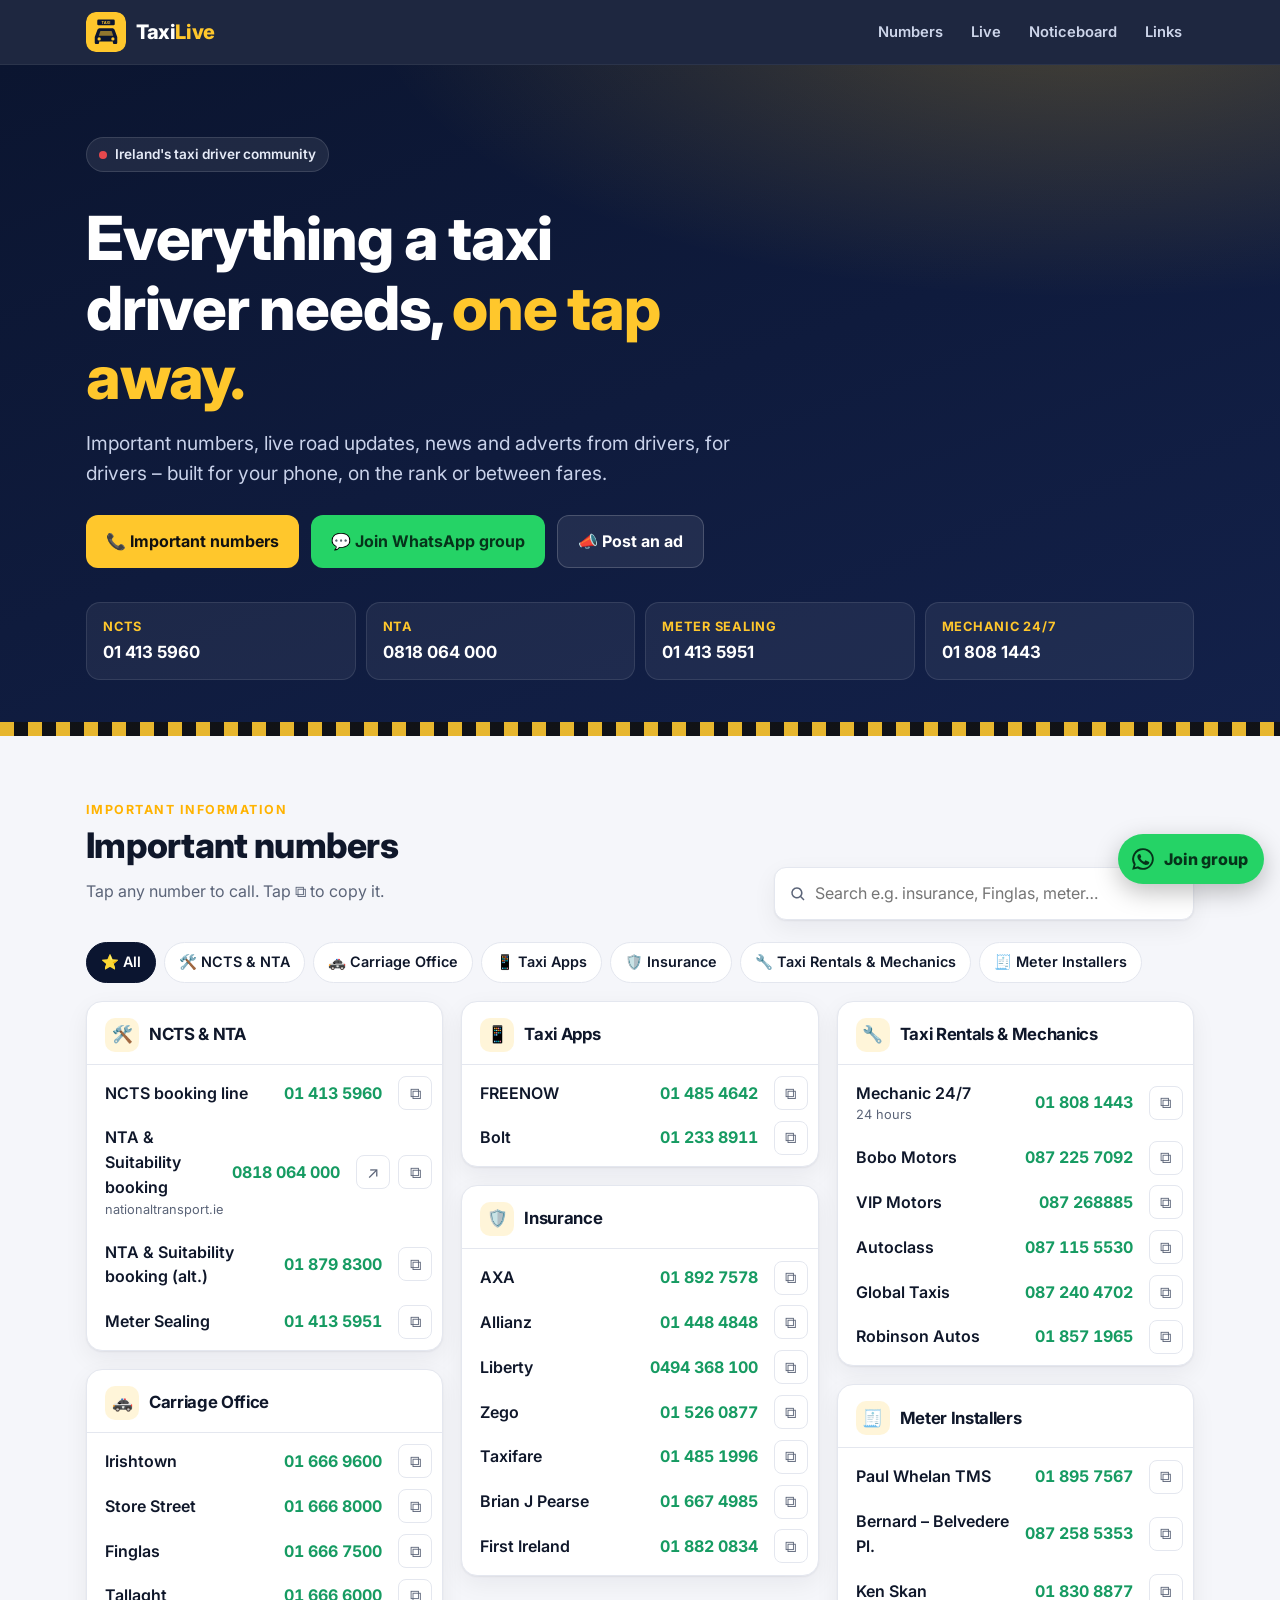
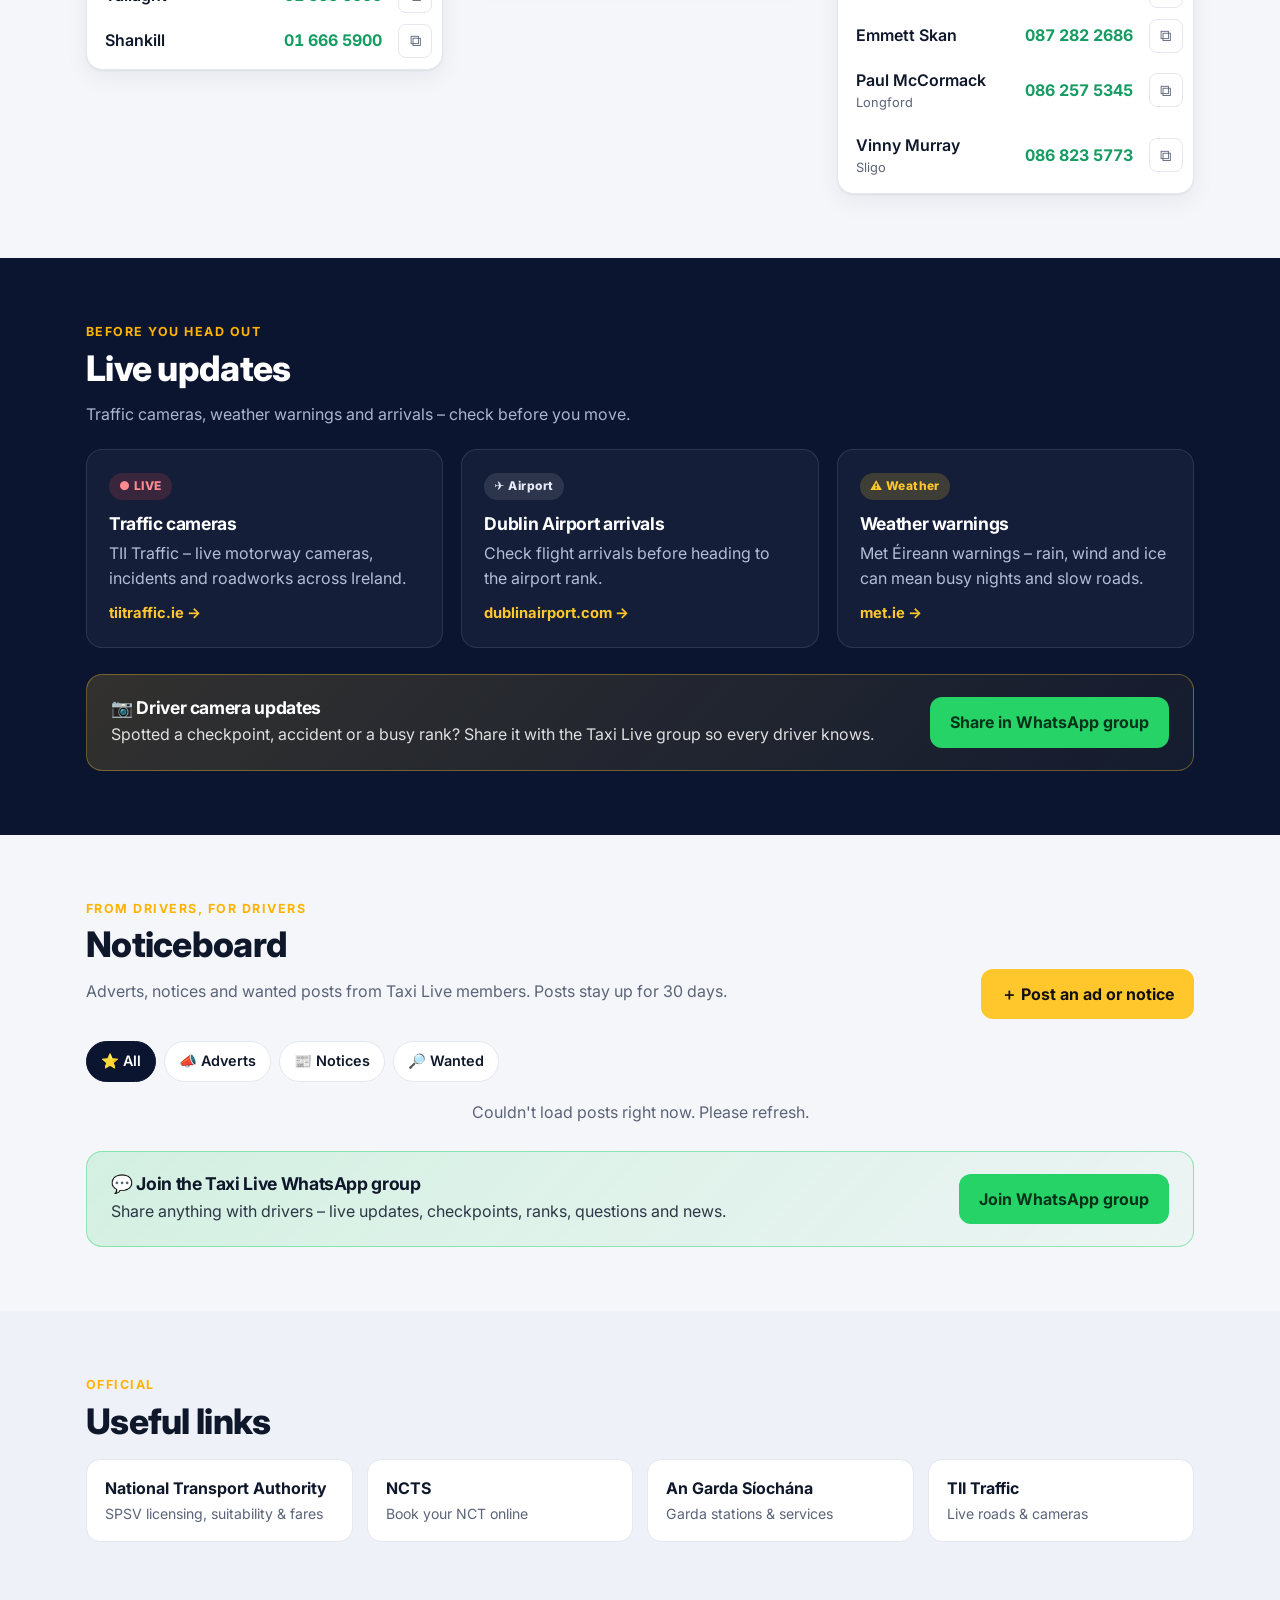
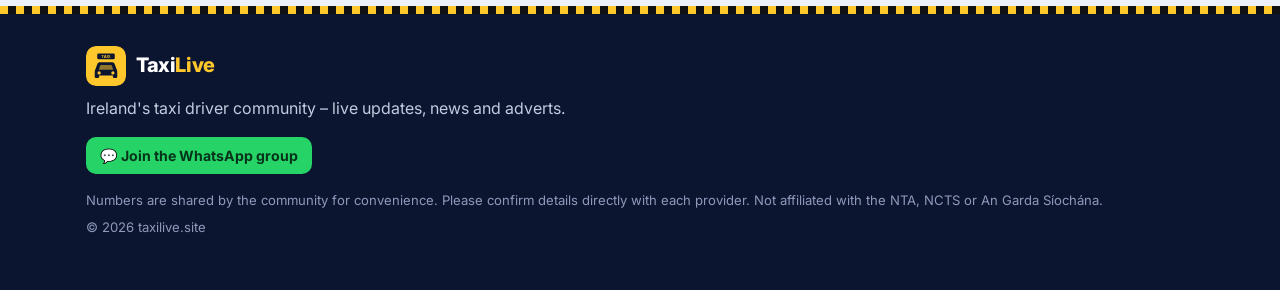
==== public/index.html @ a692b4a2 "Add member noticeboard (adverts, notices, wanted) and WhatsApp group links Members can post with an " ====
<!doctype html>
<html lang="en-IE">
<head>
  <meta charset="utf-8">
  <meta name="viewport" content="width=device-width, initial-scale=1">
  <title>Taxi Live – Ireland's Taxi Driver Hub</title>
  <meta name="description" content="Taxi Live: important numbers, live road updates, news and adverts for taxi drivers in Ireland. NCTS, NTA, Carriage Office, insurance, rentals, mechanics and meter installers – tap to call.">
  <meta name="theme-color" content="#0b1530">
  <meta property="og:title" content="Taxi Live – Ireland's Taxi Driver Hub">
  <meta property="og:description" content="Important numbers, live updates, news and adverts for Irish taxi drivers.">
  <meta property="og:type" content="website">
  <link rel="icon" href="assets/favicon.svg" type="image/svg+xml">
  <link rel="preconnect" href="https://fonts.googleapis.com">
  <link rel="preconnect" href="https://fonts.gstatic.com" crossorigin>
  <link href="https://fonts.googleapis.com/css2?family=Inter:wght@400;500;600;700;800&display=swap" rel="stylesheet">
  <link rel="stylesheet" href="assets/style.css">
</head>
<body>
  <header class="topbar">
    <div class="wrap topbar__inner">
      <a href="#top" class="brand" aria-label="Taxi Live home">
        <img src="assets/logo.svg" alt="" class="brand__logo" width="40" height="40">
        <span class="brand__name">Taxi<span>Live</span></span>
      </a>
      <nav class="nav" aria-label="Main">
        <a href="#numbers">Numbers</a>
        <a href="#live">Live</a>
        <a href="#board">Noticeboard</a>
        <a href="#links">Links</a>
      </nav>
    </div>
  </header>

  <main id="top">
    <section class="hero">
      <div class="hero__checker" aria-hidden="true"></div>
      <div class="wrap hero__inner">
        <p class="pill"><span class="dot"></span> Ireland's taxi driver community</p>
        <h1>Everything a taxi driver needs, <em>one tap away.</em></h1>
        <p class="lead">Important numbers, live road updates, news and adverts from drivers, for drivers – built for your phone, on the rank or between fares.</p>
        <div class="hero__actions">
          <a href="#numbers" class="btn btn--primary">📞 Important numbers</a>
          <a href="https://chat.whatsapp.com/C8iqKBi8XHH6m4QyVOomjI" class="btn btn--wa" target="_blank" rel="noopener">💬 Join WhatsApp group</a>
          <a href="#board" class="btn btn--ghost">📣 Post an ad</a>
        </div>
        <div class="quick" aria-label="Quick dial">
          <a class="quick__item" href="tel:+35314135960"><b>NCTS</b><span>01 413 5960</span></a>
          <a class="quick__item" href="tel:+353818064000"><b>NTA</b><span>0818 064 000</span></a>
          <a class="quick__item" href="tel:+35314135951"><b>Meter Sealing</b><span>01 413 5951</span></a>
          <a class="quick__item" href="tel:+35318081443"><b>Mechanic 24/7</b><span>01 808 1443</span></a>
        </div>
      </div>
    </section>

    <section id="numbers" class="section">
      <div class="wrap">
        <div class="section__head">
          <div>
            <p class="eyebrow">Important information</p>
            <h2>Important numbers</h2>
            <p class="muted">Tap any number to call. Tap ⧉ to copy it.</p>
          </div>
          <label class="search">
            <span class="sr-only">Search contacts</span>
            <svg viewBox="0 0 24 24" aria-hidden="true"><path d="M10.5 3a7.5 7.5 0 0 1 5.96 12.06l4.24 4.24-1.4 1.4-4.24-4.24A7.5 7.5 0 1 1 10.5 3Zm0 2a5.5 5.5 0 1 0 0 11 5.5 5.5 0 0 0 0-11Z"/></svg>
            <input id="q" type="search" placeholder="Search e.g. insurance, Finglas, meter…" autocomplete="off">
          </label>
        </div>
        <div class="chips" id="chips" role="tablist" aria-label="Filter by category"></div>
        <div class="grid" id="contacts">
          <noscript><p>Please enable JavaScript to view the contact list.</p></noscript>
        </div>
        <p class="empty" id="empty" hidden>No contacts match your search.</p>
      </div>
    </section>

    <section id="live" class="section section--dark">
      <div class="wrap">
        <p class="eyebrow">Before you head out</p>
        <h2>Live updates</h2>
        <p class="muted">Traffic cameras, weather warnings and arrivals – check before you move.</p>
        <div class="cards">
          <a class="card card--live" href="https://www.tiitraffic.ie" target="_blank" rel="noopener">
            <span class="badge badge--red">● LIVE</span>
            <h3>Traffic cameras</h3>
            <p>TII Traffic – live motorway cameras, incidents and roadworks across Ireland.</p>
            <span class="card__link">tiitraffic.ie →</span>
          </a>
          <a class="card card--live" href="https://www.dublinairport.com" target="_blank" rel="noopener">
            <span class="badge">✈ Airport</span>
            <h3>Dublin Airport arrivals</h3>
            <p>Check flight arrivals before heading to the airport rank.</p>
            <span class="card__link">dublinairport.com →</span>
          </a>
          <a class="card card--live" href="https://www.met.ie/warnings" target="_blank" rel="noopener">
            <span class="badge badge--amber">⚠ Weather</span>
            <h3>Weather warnings</h3>
            <p>Met Éireann warnings – rain, wind and ice can mean busy nights and slow roads.</p>
            <span class="card__link">met.ie →</span>
          </a>
        </div>
        <div class="callout">
          <div>
            <h3>📷 Driver camera updates</h3>
            <p>Spotted a checkpoint, accident or a busy rank? Share it with the Taxi Live group so every driver knows.</p>
          </div>
          <a href="https://chat.whatsapp.com/C8iqKBi8XHH6m4QyVOomjI" class="btn btn--wa" target="_blank" rel="noopener">Share in WhatsApp group</a>
        </div>
      </div>
    </section>

    <section id="board" class="section">
      <div class="wrap">
        <div class="section__head">
          <div>
            <p class="eyebrow">From drivers, for drivers</p>
            <h2>Noticeboard</h2>
            <p class="muted">Adverts, notices and wanted posts from Taxi Live members. Posts stay up for 30 days.</p>
          </div>
          <button type="button" class="btn btn--primary" id="openPost">＋ Post an ad or notice</button>
        </div>
        <div class="chips" id="boardChips" role="tablist" aria-label="Filter posts">
          <button type="button" class="chip" role="tab" data-type="all" aria-selected="true">⭐ All</button>
          <button type="button" class="chip" role="tab" data-type="advert" aria-selected="false">📣 Adverts</button>
          <button type="button" class="chip" role="tab" data-type="notice" aria-selected="false">📰 Notices</button>
          <button type="button" class="chip" role="tab" data-type="wanted" aria-selected="false">🔎 Wanted</button>
        </div>
        <div class="posts" id="posts" aria-live="polite"></div>
        <div class="board-empty" id="boardEmpty" hidden>
          <p class="board-empty__icon">📋</p>
          <h3>No posts yet</h3>
          <p class="muted">Be the first – post a car for rent, a notice or anything useful for drivers.</p>
        </div>
        <p class="muted small-note" id="boardError" hidden>Couldn't load posts right now. Please refresh.</p>
        <div class="callout callout--wa">
          <div>
            <h3>💬 Join the Taxi Live WhatsApp group</h3>
            <p>Share anything with drivers – live updates, checkpoints, ranks, questions and news.</p>
          </div>
          <a href="https://chat.whatsapp.com/C8iqKBi8XHH6m4QyVOomjI" class="btn btn--wa" target="_blank" rel="noopener">Join WhatsApp group</a>
        </div>
      </div>
    </section>

    <section id="links" class="section section--soft">
      <div class="wrap">
        <p class="eyebrow">Official</p>
        <h2>Useful links</h2>
        <div class="links">
          <a href="https://www.nationaltransport.ie" target="_blank" rel="noopener"><b>National Transport Authority</b><span>SPSV licensing, suitability & fares</span></a>
          <a href="https://www.ncts.ie" target="_blank" rel="noopener"><b>NCTS</b><span>Book your NCT online</span></a>
          <a href="https://www.garda.ie" target="_blank" rel="noopener"><b>An Garda Síochána</b><span>Garda stations & services</span></a>
          <a href="https://www.tiitraffic.ie" target="_blank" rel="noopener"><b>TII Traffic</b><span>Live roads & cameras</span></a>
        </div>
      </div>
    </section>
  </main>

  <footer class="footer" id="contact">
    <div class="wrap footer__inner">
      <div class="brand">
        <img src="assets/logo.svg" alt="" class="brand__logo" width="36" height="36">
        <span class="brand__name">Taxi<span>Live</span></span>
      </div>
      <p>Ireland's taxi driver community – live updates, news and adverts.</p>
      <p><a href="https://chat.whatsapp.com/C8iqKBi8XHH6m4QyVOomjI" class="btn btn--wa btn--sm" target="_blank" rel="noopener">💬 Join the WhatsApp group</a></p>
      <p class="small">Numbers are shared by the community for convenience. Please confirm details directly with each provider. Not affiliated with the NTA, NCTS or An Garda Síochána.</p>
      <p class="small">© <span id="year"></span> taxilive.site</p>
    </div>
  </footer>


  <a href="https://chat.whatsapp.com/C8iqKBi8XHH6m4QyVOomjI" class="fab" target="_blank" rel="noopener" aria-label="Join the Taxi Live WhatsApp group">
    <svg viewBox="0 0 24 24" aria-hidden="true"><path d="M12 2a10 10 0 0 0-8.6 15.1L2 22l5-1.3A10 10 0 1 0 12 2Zm0 18.2a8.2 8.2 0 0 1-4.2-1.2l-.3-.2-3 .8.8-2.9-.2-.3A8.2 8.2 0 1 1 12 20.2Zm4.5-6.1c-.2-.1-1.5-.7-1.7-.8-.2-.1-.4-.1-.6.1l-.8 1c-.1.2-.3.2-.5.1a6.7 6.7 0 0 1-3.3-2.9c-.3-.4.2-.4.7-1.4.1-.2 0-.3 0-.5l-.8-1.8c-.2-.5-.4-.4-.6-.4h-.5a1 1 0 0 0-.7.3 3 3 0 0 0-.9 2.2 5.2 5.2 0 0 0 1.1 2.8 11.9 11.9 0 0 0 4.6 4c1.7.7 2.3.8 3.2.6a2.7 2.7 0 0 0 1.8-1.3 2.2 2.2 0 0 0 .2-1.3c-.1-.1-.3-.2-.5-.3Z"/></svg>
    <span>Join group</span>
  </a>

  <dialog class="modal" id="postModal" aria-labelledby="postTitle">
    <form class="modal__box" id="postForm" novalidate>
      <div class="modal__head">
        <h2 id="postTitle">Post to the noticeboard</h2>
        <button type="button" class="modal__close" id="closePost" aria-label="Close">✕</button>
      </div>
      <fieldset class="types">
        <legend>What are you posting?</legend>
        <label><input type="radio" name="type" value="advert" checked><span>📣 Advert<small>Car, plate, service for sale/rent</small></span></label>
        <label><input type="radio" name="type" value="notice"><span>📰 Notice<small>News or info for drivers</small></span></label>
        <label><input type="radio" name="type" value="wanted"><span>🔎 Wanted<small>Looking for something</small></span></label>
      </fieldset>
      <label class="field">Title<input name="title" maxlength="80" required placeholder="e.g. Toyota Prius for rent – Dublin 15"></label>
      <label class="field">Details<textarea name="body" maxlength="1000" rows="4" required placeholder="Price, dates, condition, anything useful…"></textarea></label>
      <div class="field-row">
        <label class="field">Your name<input name="name" maxlength="40" required autocomplete="name"></label>
        <label class="field">Area <span class="opt">(optional)</span><input name="area" maxlength="40" placeholder="e.g. Tallaght"></label>
      </div>
      <label class="field">Phone / WhatsApp <span class="opt">(optional – shown publicly)</span><input name="phone" type="tel" maxlength="20" autocomplete="tel" placeholder="087 123 4567"></label>
      <label class="field">Photo <span class="opt">(optional)</span><input name="image" type="file" accept="image/*"></label>
      <label class="hp" aria-hidden="true">Website<input name="website" tabindex="-1" autocomplete="off"></label>
      <p class="form-error" id="formError" role="alert" hidden></p>
      <button type="submit" class="btn btn--primary btn--block" id="submitPost">Publish post</button>
      <p class="fineprint">Be respectful. Posts that are reported by several members are hidden automatically.</p>
    </form>
  </dialog>

  <div class="toast" id="toast" role="status" aria-live="polite"></div>

  <script src="assets/contacts.js"></script>
  <script src="assets/app.js"></script>
  <script src="assets/board.js"></script>
</body>
</html>
---- public/assets/style.css ----
:root {
  --navy: #0b1530;
  --navy-2: #13214a;
  --yellow: #ffc72c;
  --yellow-2: #ffb300;
  --green: #169b62;
  --red: #e5484d;
  --bg: #f5f6fa;
  --surface: #ffffff;
  --text: #0f172a;
  --muted: #5b6478;
  --line: #e4e7ef;
  --soft: #eef1f8;
  --shadow: 0 1px 2px rgba(15, 23, 42, .06), 0 8px 24px rgba(15, 23, 42, .06);
  --radius: 16px;
}
@media (prefers-color-scheme: dark) {
  :root:not([data-theme="light"]) {
    --bg: #0a1022;
    --surface: #111a33;
    --text: #e8ecf5;
    --muted: #9aa4bb;
    --line: #22305a;
    --soft: #0e1730;
    --shadow: 0 1px 2px rgba(0, 0, 0, .3), 0 8px 24px rgba(0, 0, 0, .25);
  }
}
:root[data-theme="dark"] {
  --bg: #0a1022; --surface: #111a33; --text: #e8ecf5; --muted: #9aa4bb;
  --line: #22305a; --soft: #0e1730;
}

* { box-sizing: border-box; }
html { scroll-behavior: smooth; scroll-padding-top: 72px; }
body {
  margin: 0;
  font-family: Inter, system-ui, -apple-system, "Segoe UI", Roboto, sans-serif;
  background: var(--bg);
  color: var(--text);
  line-height: 1.55;
  -webkit-font-smoothing: antialiased;
}
img { max-width: 100%; display: block; }
a { color: inherit; }
h1, h2, h3 { line-height: 1.15; margin: 0 0 .4em; letter-spacing: -.02em; }
h2 { font-size: clamp(1.6rem, 3vw, 2.2rem); font-weight: 800; }
h3 { font-size: 1.1rem; font-weight: 700; }
p { margin: 0 0 1em; }
.wrap { width: 100%; max-width: 1140px; margin: 0 auto; padding: 0 16px; }
.muted { color: var(--muted); }
.sr-only { position: absolute; width: 1px; height: 1px; overflow: hidden; clip: rect(0 0 0 0); white-space: nowrap; }

/* Top bar */
.topbar {
  position: sticky; top: 0; z-index: 50;
  background: rgba(11, 21, 48, .92);
  backdrop-filter: saturate(140%) blur(10px);
  -webkit-backdrop-filter: saturate(140%) blur(10px);
  border-bottom: 1px solid rgba(255, 255, 255, .06);
}
.topbar__inner { display: flex; align-items: center; justify-content: space-between; height: 64px; gap: 12px; }
.brand { display: flex; align-items: center; gap: 10px; text-decoration: none; color: #fff; }
.brand__logo { width: 40px; height: 40px; border-radius: 10px; }
.brand__name { font-weight: 800; font-size: 1.25rem; letter-spacing: -.02em; }
.brand__name span { color: var(--yellow); }
.nav { display: flex; gap: 4px; }
.nav a {
  color: #cdd5ea; text-decoration: none; font-weight: 600; font-size: .92rem;
  padding: 8px 12px; border-radius: 999px;
}
.nav a:hover { background: rgba(255, 255, 255, .08); color: #fff; }
@media (max-width: 640px) {
  .nav a { padding: 6px 8px; font-size: .82rem; }
  .nav a[href="#links"] { display: none; }
  .brand__name { font-size: 1.1rem; }
  .brand__logo { width: 34px; height: 34px; }
}

/* Hero */
.hero {
  position: relative; overflow: hidden;
  background: radial-gradient(1200px 500px at 85% -10%, rgba(255, 199, 44, .25), transparent 60%),
              linear-gradient(160deg, var(--navy) 0%, var(--navy-2) 100%);
  color: #fff;
  padding: 72px 0 56px;
}
.hero__checker {
  position: absolute; inset: auto 0 0 0; height: 14px; opacity: .9;
  background: repeating-linear-gradient(90deg, var(--yellow) 0 14px, #111 14px 28px);
}
.hero__inner { position: relative; }
.pill {
  display: inline-flex; align-items: center; gap: 8px;
  background: rgba(255, 255, 255, .08); border: 1px solid rgba(255, 255, 255, .12);
  padding: 6px 12px; border-radius: 999px; font-size: .85rem; font-weight: 600; color: #e6ebf7;
}
.dot { width: 8px; height: 8px; border-radius: 50%; background: var(--red); box-shadow: 0 0 0 0 rgba(229, 72, 77, .7); animation: pulse 1.8s infinite; }
@keyframes pulse { 70% { box-shadow: 0 0 0 10px rgba(229, 72, 77, 0); } 100% { box-shadow: 0 0 0 0 rgba(229, 72, 77, 0); } }
.hero h1 { font-size: clamp(2.1rem, 5.5vw, 3.8rem); font-weight: 800; max-width: 15ch; margin: 18px 0 16px; }
.hero h1 em { font-style: normal; color: var(--yellow); }
.lead { font-size: clamp(1rem, 1.6vw, 1.2rem); color: #c9d2ea; max-width: 56ch; }
.hero__actions { display: flex; flex-wrap: wrap; gap: 12px; margin: 26px 0 34px; }

.btn {
  display: inline-flex; align-items: center; gap: 8px; justify-content: center;
  padding: 13px 20px; border-radius: 12px; font-weight: 700; text-decoration: none;
  border: 0; cursor: pointer; font: inherit; font-weight: 700; transition: transform .12s, background .2s;
}
.btn:active { transform: translateY(1px); }
.btn--primary { background: var(--yellow); color: #111; }
.btn--primary:hover { background: var(--yellow-2); }
.btn--ghost { background: rgba(255, 255, 255, .08); color: #fff; border: 1px solid rgba(255, 255, 255, .18); }
.btn--ghost:hover { background: rgba(255, 255, 255, .14); }
.btn--dark { background: var(--navy); color: #fff; }

.quick { display: grid; grid-template-columns: repeat(4, 1fr); gap: 10px; }
.quick__item {
  display: flex; flex-direction: column; gap: 2px; text-decoration: none;
  background: rgba(255, 255, 255, .06); border: 1px solid rgba(255, 255, 255, .1);
  border-radius: 14px; padding: 14px 16px; transition: background .2s, border-color .2s;
}
.quick__item:hover { background: rgba(255, 199, 44, .12); border-color: rgba(255, 199, 44, .5); }
.quick__item b { font-size: .8rem; color: var(--yellow); text-transform: uppercase; letter-spacing: .06em; }
.quick__item span { font-weight: 700; font-size: 1.05rem; }
@media (max-width: 760px) { .quick { grid-template-columns: repeat(2, 1fr); } }

/* Sections */
.section { padding: 64px 0; }
.section--dark { background: var(--navy); color: #fff; }
.section--dark .muted { color: #aab4cf; }
.section--soft { background: var(--soft); }
.eyebrow { text-transform: uppercase; letter-spacing: .12em; font-size: .78rem; font-weight: 700; color: var(--yellow-2); margin-bottom: 6px; }
.section__head { display: flex; justify-content: space-between; align-items: flex-end; gap: 20px; flex-wrap: wrap; margin-bottom: 18px; }

.search {
  display: flex; align-items: center; gap: 8px; flex: 1 1 320px; max-width: 420px;
  background: var(--surface); border: 1px solid var(--line); border-radius: 12px; padding: 0 14px;
  box-shadow: var(--shadow);
}
.search:focus-within { border-color: var(--yellow-2); box-shadow: 0 0 0 3px rgba(255, 199, 44, .3); }
.search svg { width: 18px; height: 18px; fill: var(--muted); flex: none; }
.search input { border: 0; outline: 0; background: transparent; color: var(--text); font: inherit; padding: 13px 0; width: 100%; }

.chips { display: flex; gap: 8px; overflow-x: auto; padding: 4px 0 18px; scrollbar-width: none; }
.chips::-webkit-scrollbar { display: none; }
.chip {
  flex: none; font: inherit; font-size: .9rem; font-weight: 600; cursor: pointer;
  background: var(--surface); color: var(--text); border: 1px solid var(--line);
  padding: 8px 14px; border-radius: 999px;
}
.chip[aria-selected="true"] { background: var(--navy); color: #fff; border-color: var(--navy); }
@media (prefers-color-scheme: dark) { .chip[aria-selected="true"] { background: var(--yellow); color: #111; border-color: var(--yellow); } }

.grid { columns: 3 320px; column-gap: 18px; }
.group {
  break-inside: avoid; margin: 0 0 18px; background: var(--surface);
  border: 1px solid var(--line); border-radius: var(--radius); box-shadow: var(--shadow); overflow: hidden;
}
.group__title { display: flex; align-items: center; gap: 10px; padding: 16px 18px 12px; margin: 0; font-size: 1.05rem; border-bottom: 1px solid var(--line); }
.group__icon { display: grid; place-items: center; width: 34px; height: 34px; border-radius: 10px; background: rgba(255, 199, 44, .18); font-size: 1.05rem; }
.list { list-style: none; margin: 0; padding: 6px; }
.row { display: flex; align-items: center; gap: 4px; border-radius: 10px; }
.row:hover { background: var(--soft); }
.row__main { flex: 1; display: flex; align-items: center; justify-content: space-between; gap: 12px; padding: 10px 12px; text-decoration: none; min-width: 0; }
.row__info { display: flex; flex-direction: column; min-width: 0; }
.row__name { font-weight: 600; }
.row__note { font-size: .8rem; color: var(--muted); }
.row__num { font-weight: 700; font-variant-numeric: tabular-nums; color: var(--green); white-space: nowrap; }
.row__btn {
  flex: none; width: 34px; height: 34px; display: grid; place-items: center; border-radius: 8px;
  border: 1px solid var(--line); background: var(--surface); color: var(--muted); cursor: pointer;
  font: inherit; text-decoration: none; margin-right: 4px;
}
.row__btn:hover { color: var(--text); border-color: var(--yellow-2); }
.empty { text-align: center; color: var(--muted); padding: 30px 0; }

/* Cards */
.cards { display: grid; grid-template-columns: repeat(3, 1fr); gap: 18px; margin-top: 22px; }
@media (max-width: 860px) { .cards { grid-template-columns: 1fr; } }
.card {
  display: block; text-decoration: none; background: var(--surface); border: 1px solid var(--line);
  border-radius: var(--radius); padding: 22px; box-shadow: var(--shadow); transition: transform .15s, border-color .2s;
}
.card p { color: var(--muted); margin-bottom: .6em; }
a.card:hover { transform: translateY(-3px); border-color: var(--yellow-2); }
.card--live { background: rgba(255, 255, 255, .04); border-color: rgba(255, 255, 255, .1); color: #fff; box-shadow: none; }
.card--live p { color: #b3bdd6; }
.card__link { color: var(--yellow); font-weight: 700; font-size: .92rem; }
.badge, .tag {
  display: inline-block; font-size: .75rem; font-weight: 800; letter-spacing: .04em;
  padding: 4px 10px; border-radius: 999px; margin-bottom: 14px;
  background: rgba(255, 255, 255, .1); color: #e6ebf7;
}
.badge--red { background: rgba(229, 72, 77, .18); color: #ff8b8f; }
.badge--amber { background: rgba(255, 199, 44, .18); color: var(--yellow); }
.tag { background: var(--soft); color: var(--text); }
.tag--yellow { background: rgba(255, 199, 44, .25); }
.tag--green { background: rgba(22, 155, 98, .15); color: var(--green); }

.callout {
  display: flex; align-items: center; justify-content: space-between; gap: 18px; flex-wrap: wrap;
  margin-top: 26px; padding: 22px 24px; border-radius: var(--radius);
  background: linear-gradient(135deg, rgba(255, 199, 44, .16), rgba(255, 199, 44, .04));
  border: 1px solid rgba(255, 199, 44, .35);
}
.callout p { margin: 0; color: inherit; opacity: .85; }
.callout h3 { margin-bottom: 4px; }
.callout--yellow { background: var(--yellow); color: #111; border: 0; }

.links { display: grid; grid-template-columns: repeat(4, 1fr); gap: 14px; margin-top: 18px; }
@media (max-width: 860px) { .links { grid-template-columns: 1fr 1fr; } }
@media (max-width: 480px) { .links { grid-template-columns: 1fr; } }
.links a {
  display: flex; flex-direction: column; gap: 2px; text-decoration: none; padding: 16px 18px;
  background: var(--surface); border: 1px solid var(--line); border-radius: 14px;
}
.links a:hover { border-color: var(--yellow-2); }
.links span { font-size: .88rem; color: var(--muted); }

/* Footer */
.footer { background: var(--navy); color: #c3cbe0; padding: 40px 0 46px; position: relative; }
.footer::before {
  content: ""; position: absolute; top: 0; left: 0; right: 0; height: 8px;
  background: repeating-linear-gradient(90deg, var(--yellow) 0 8px, #111 8px 16px);
}
.footer__inner .brand { margin-bottom: 10px; }
.small { font-size: .82rem; color: #8f9abb; margin: 0 0 .5em; }

/* Toast */
.toast {
  position: fixed; left: 50%; bottom: 22px; transform: translate(-50%, 30px); opacity: 0;
  background: #111; color: #fff; padding: 12px 18px; border-radius: 12px; font-weight: 600;
  transition: .25s; pointer-events: none; z-index: 100; max-width: calc(100% - 32px); text-align: center;
}
.toast.is-on { opacity: 1; transform: translate(-50%, 0); }

/* WhatsApp */
:root { --wa: #25d366; --wa-2: #1ebe5b; }
.btn--wa { background: var(--wa); color: #06331a; }
.btn--wa:hover { background: var(--wa-2); }
.btn--sm { padding: 8px 14px; font-size: .88rem; border-radius: 10px; }
.btn--block { width: 100%; }
.btn--call { background: var(--navy); color: #fff; }
.btn--ghost-dark { background: var(--soft); color: var(--text); border: 1px solid var(--line); }
.callout--wa { background: linear-gradient(135deg, rgba(37, 211, 102, .16), rgba(37, 211, 102, .04)); border-color: rgba(37, 211, 102, .45); }
.fab {
  position: fixed; right: 16px; bottom: 16px; z-index: 60;
  display: inline-flex; align-items: center; gap: 8px; text-decoration: none;
  background: var(--wa); color: #06331a; font-weight: 800; padding: 12px 16px 12px 12px;
  border-radius: 999px; box-shadow: 0 8px 24px rgba(0, 0, 0, .25);
}
.fab svg { width: 26px; height: 26px; fill: currentColor; }
@media (max-width: 480px) { .fab span { display: none; } .fab { padding: 12px; } }

/* Noticeboard posts */
.posts { display: grid; grid-template-columns: repeat(3, 1fr); gap: 18px; align-items: start; }
@media (max-width: 960px) { .posts { grid-template-columns: 1fr 1fr; } }
@media (max-width: 640px) { .posts { grid-template-columns: 1fr; } }
.post {
  background: var(--surface); border: 1px solid var(--line); border-radius: var(--radius);
  box-shadow: var(--shadow); overflow: hidden; border-top: 4px solid var(--yellow);
}
.post--notice { border-top-color: #3b82f6; }
.post--wanted { border-top-color: var(--green); }
.post__img { width: 100%; aspect-ratio: 16 / 10; object-fit: cover; background: var(--soft); }
.post__body { padding: 16px 18px 18px; }
.post__meta { display: flex; justify-content: space-between; align-items: center; gap: 8px; }
.post__meta .tag { margin: 0; }
.post__time { font-size: .8rem; color: var(--muted); }
.post__title { margin: 12px 0 6px; font-size: 1.08rem; overflow-wrap: anywhere; }
.post__text { color: var(--muted); white-space: pre-line; overflow-wrap: anywhere; margin-bottom: 10px; }
.post__who { font-size: .88rem; font-weight: 600; margin-bottom: 14px; }
.post__actions { display: flex; flex-wrap: wrap; align-items: center; gap: 8px; }
.tag--advert { background: rgba(255, 199, 44, .25); }
.tag--notice { background: rgba(59, 130, 246, .15); color: #3b82f6; }
.tag--wanted { background: rgba(22, 155, 98, .15); color: var(--green); }
.linkbtn { background: none; border: 0; font: inherit; font-size: .82rem; color: var(--muted); cursor: pointer; padding: 6px; margin-left: auto; text-decoration: underline; }
.linkbtn--danger { color: var(--red); }
.board-empty { text-align: center; padding: 36px 16px; border: 2px dashed var(--line); border-radius: var(--radius); }
.board-empty__icon { font-size: 2.2rem; margin: 0; }
.small-note { text-align: center; }

/* Post modal */
.modal { border: 0; padding: 0; background: transparent; overflow-y: auto; overscroll-behavior: contain; width: min(560px, calc(100% - 24px)); max-height: calc(100% - 24px); color: var(--text); }
.modal::backdrop { background: rgba(5, 10, 25, .65); backdrop-filter: blur(3px); }
.modal__box { background: var(--surface); border-radius: 20px; padding: 22px; box-shadow: 0 20px 60px rgba(0, 0, 0, .35); }
.modal__head { display: flex; justify-content: space-between; align-items: center; margin-bottom: 14px; }
.modal__head h2 { font-size: 1.35rem; margin: 0; }
.modal__close { border: 0; background: var(--soft); color: var(--text); width: 36px; height: 36px; border-radius: 50%; font-size: 1rem; cursor: pointer; }
.types { border: 0; padding: 0; margin: 0 0 14px; display: grid; grid-template-columns: repeat(3, 1fr); gap: 8px; }
.types legend { font-weight: 700; font-size: .9rem; margin-bottom: 8px; }
.types label { cursor: pointer; }
.types input { position: absolute; opacity: 0; }
.types span { display: block; height: 100%; border: 2px solid var(--line); border-radius: 12px; padding: 10px; font-weight: 700; font-size: .92rem; }
.types small { display: block; font-weight: 500; font-size: .74rem; color: var(--muted); margin-top: 2px; }
.types input:checked + span { border-color: var(--yellow-2); background: rgba(255, 199, 44, .14); }
.types input:focus-visible + span { box-shadow: 0 0 0 3px rgba(255, 199, 44, .4); }
@media (max-width: 480px) { .types { grid-template-columns: 1fr; } }
.field { display: block; font-weight: 600; font-size: .9rem; margin-bottom: 12px; }
.field input, .field textarea {
  display: block; width: 100%; margin-top: 6px; font: inherit; font-weight: 400; color: var(--text);
  background: var(--bg); border: 1px solid var(--line); border-radius: 10px; padding: 11px 12px;
}
.field input[type="file"] { padding: 8px; }
.field input:focus, .field textarea:focus { outline: 0; border-color: var(--yellow-2); box-shadow: 0 0 0 3px rgba(255, 199, 44, .3); }
.field-row { display: grid; grid-template-columns: 1fr 1fr; gap: 12px; }
@media (max-width: 480px) { .field-row { grid-template-columns: 1fr; gap: 0; } }
.opt { font-weight: 400; color: var(--muted); font-size: .8rem; }
.hp { position: absolute; left: -9999px; width: 1px; height: 1px; overflow: hidden; }
.form-error { background: rgba(229, 72, 77, .12); color: var(--red); padding: 10px 12px; border-radius: 10px; font-weight: 600; }
.fineprint { font-size: .78rem; color: var(--muted); margin: 10px 0 0; text-align: center; }
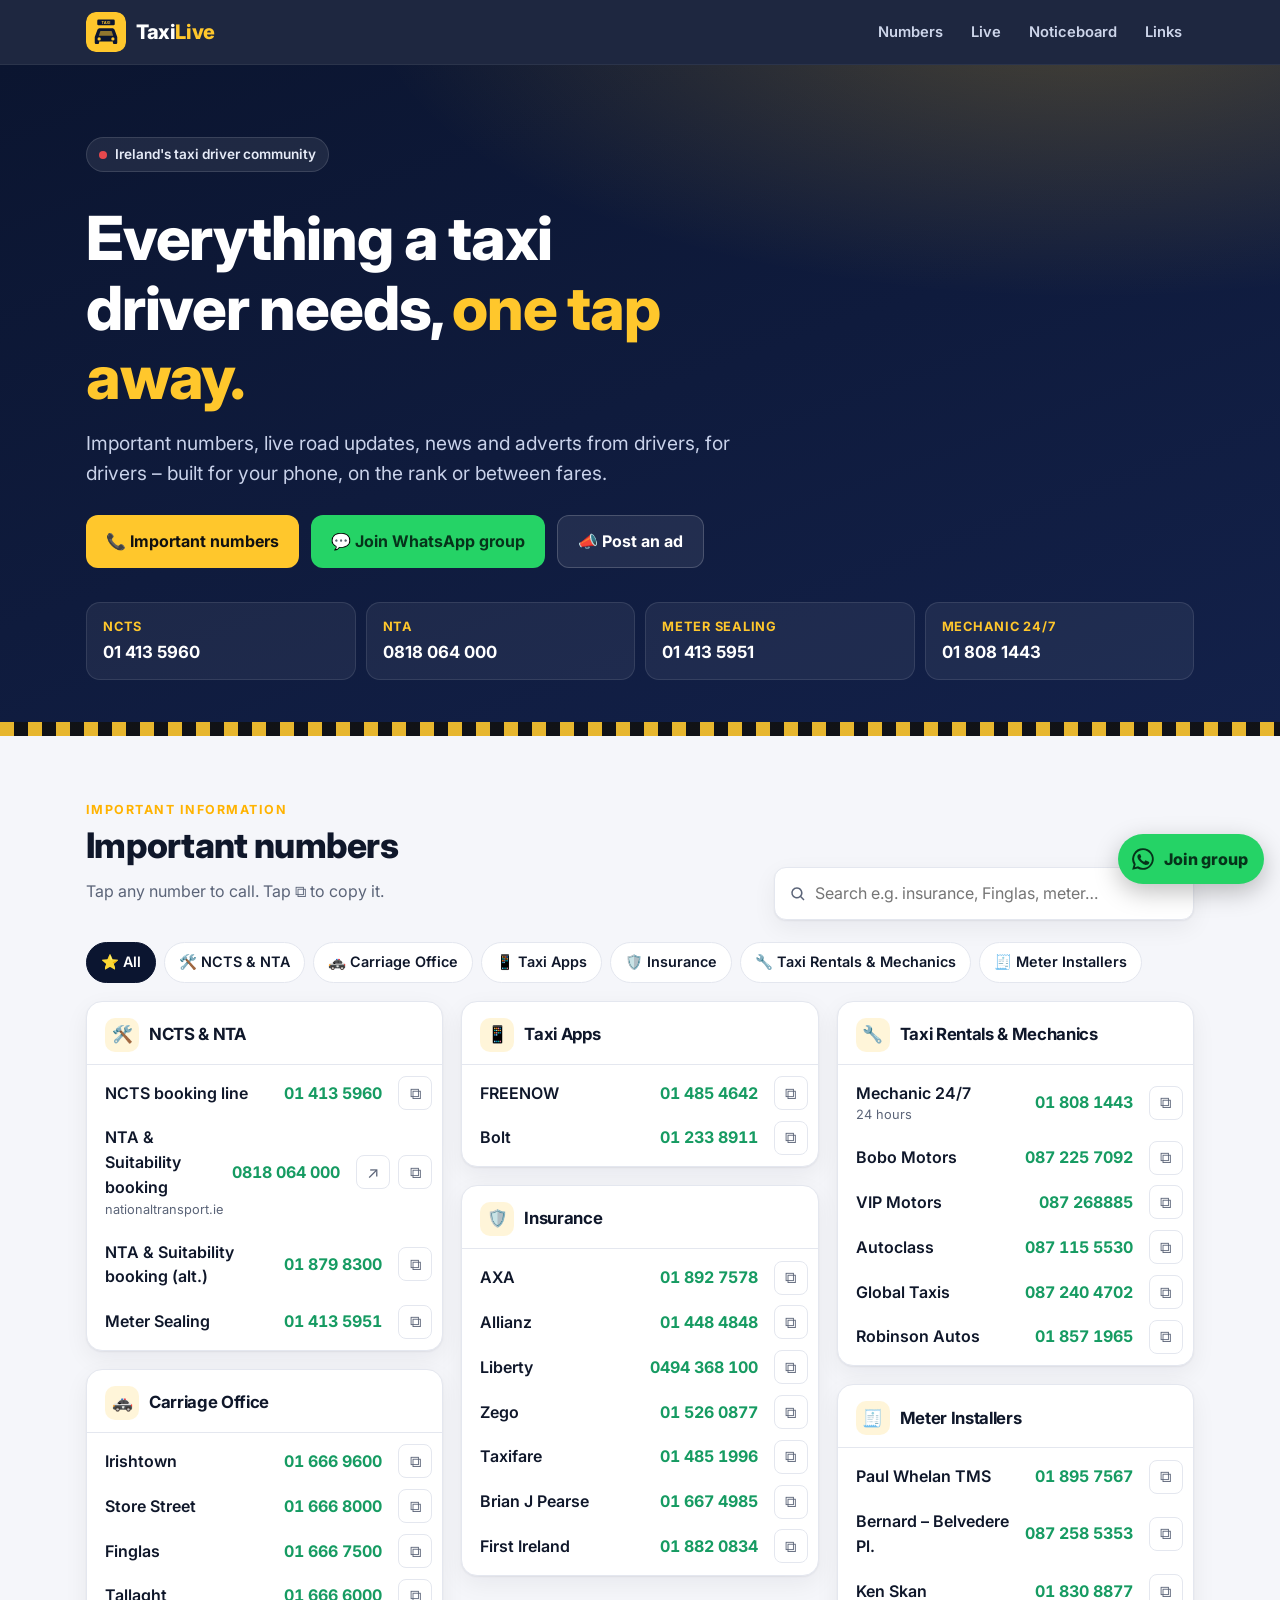
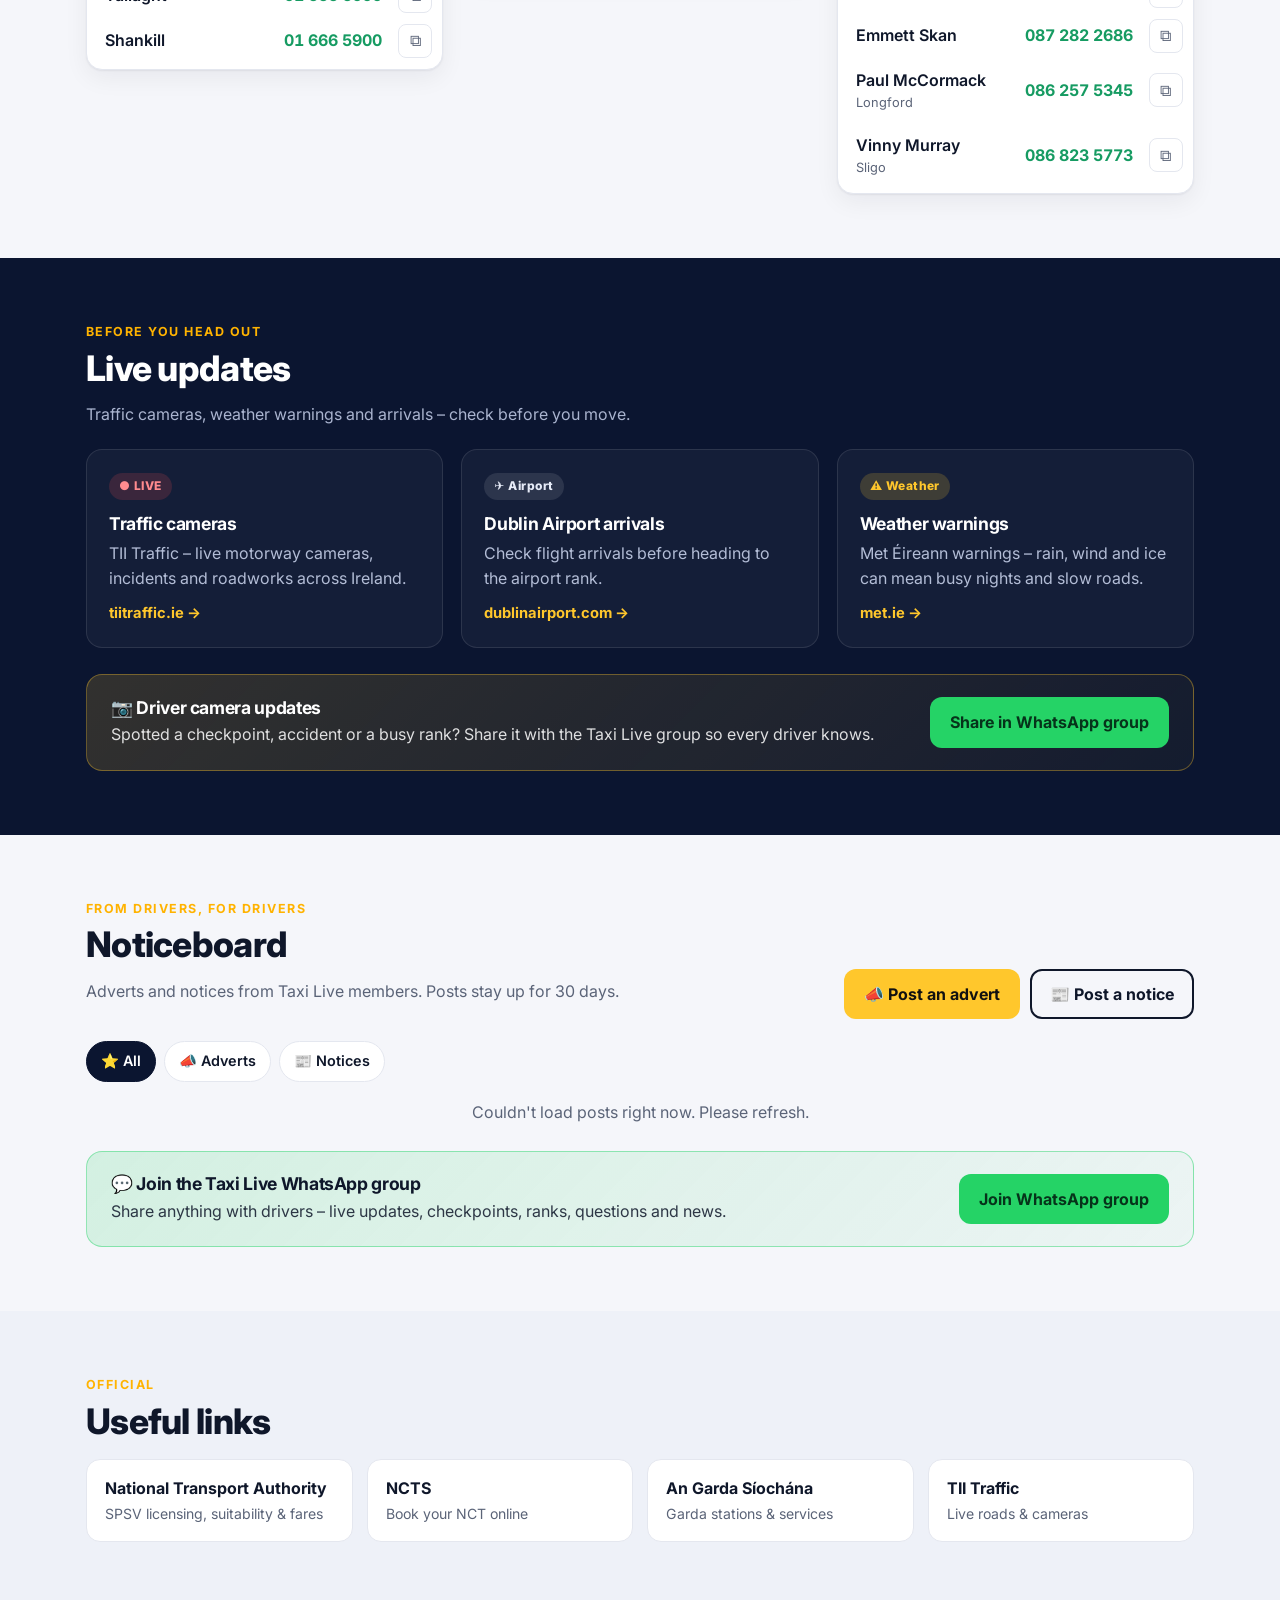
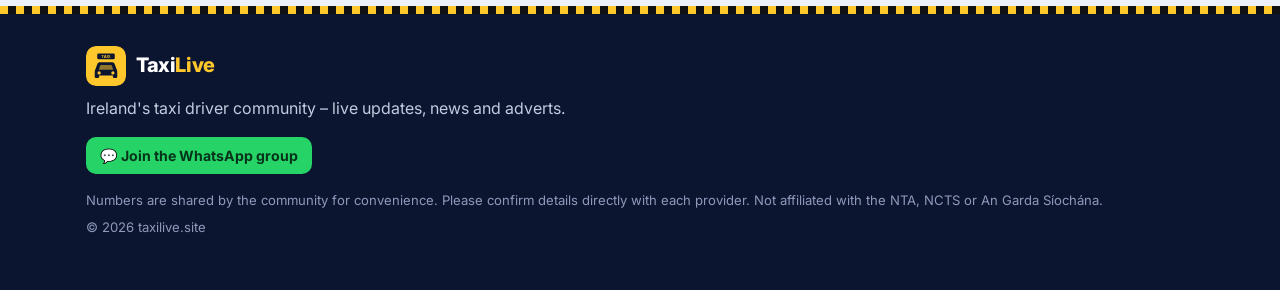
==== commit fe1ab8a2: "Replace post popup with a mobile-friendly post page; separate advert and notice forms Adverts get a " ====
--- a/public/index.html
+++ b/public/index.html
@@ -9,17 +9,17 @@
   <meta property="og:title" content="Taxi Live – Ireland's Taxi Driver Hub">
   <meta property="og:description" content="Important numbers, live updates, news and adverts for Irish taxi drivers.">
   <meta property="og:type" content="website">
-  <link rel="icon" href="assets/favicon.svg" type="image/svg+xml">
+  <link rel="icon" href="assets/favicon.svg?v=6" type="image/svg+xml">
   <link rel="preconnect" href="https://fonts.googleapis.com">
   <link rel="preconnect" href="https://fonts.gstatic.com" crossorigin>
   <link href="https://fonts.googleapis.com/css2?family=Inter:wght@400;500;600;700;800&display=swap" rel="stylesheet">
-  <link rel="stylesheet" href="assets/style.css">
+  <link rel="stylesheet" href="assets/style.css?v=6">
 </head>
 <body>
   <header class="topbar">
     <div class="wrap topbar__inner">
       <a href="#top" class="brand" aria-label="Taxi Live home">
-        <img src="assets/logo.svg" alt="" class="brand__logo" width="40" height="40">
+        <img src="assets/logo.svg?v=6" alt="" class="brand__logo" width="40" height="40">
         <span class="brand__name">Taxi<span>Live</span></span>
       </a>
       <nav class="nav" aria-label="Main">
@@ -41,7 +41,7 @@
         <div class="hero__actions">
           <a href="#numbers" class="btn btn--primary">📞 Important numbers</a>
           <a href="https://chat.whatsapp.com/C8iqKBi8XHH6m4QyVOomjI" class="btn btn--wa" target="_blank" rel="noopener">💬 Join WhatsApp group</a>
-          <a href="#board" class="btn btn--ghost">📣 Post an ad</a>
+          <a href="post.html?type=advert" class="btn btn--ghost">📣 Post an ad</a>
         </div>
         <div class="quick" aria-label="Quick dial">
           <a class="quick__item" href="tel:+35314135960"><b>NCTS</b><span>01 413 5960</span></a>
@@ -115,15 +115,17 @@
           <div>
             <p class="eyebrow">From drivers, for drivers</p>
             <h2>Noticeboard</h2>
-            <p class="muted">Adverts, notices and wanted posts from Taxi Live members. Posts stay up for 30 days.</p>
+            <p class="muted">Adverts and notices from Taxi Live members. Posts stay up for 30 days.</p>
           </div>
-          <button type="button" class="btn btn--primary" id="openPost">＋ Post an ad or notice</button>
+          <div class="board-actions">
+            <a href="post.html?type=advert" class="btn btn--primary">📣 Post an advert</a>
+            <a href="post.html?type=notice" class="btn btn--dark-outline">📰 Post a notice</a>
+          </div>
         </div>
         <div class="chips" id="boardChips" role="tablist" aria-label="Filter posts">
           <button type="button" class="chip" role="tab" data-type="all" aria-selected="true">⭐ All</button>
           <button type="button" class="chip" role="tab" data-type="advert" aria-selected="false">📣 Adverts</button>
           <button type="button" class="chip" role="tab" data-type="notice" aria-selected="false">📰 Notices</button>
-          <button type="button" class="chip" role="tab" data-type="wanted" aria-selected="false">🔎 Wanted</button>
         </div>
         <div class="posts" id="posts" aria-live="polite"></div>
         <div class="board-empty" id="boardEmpty" hidden>
@@ -159,7 +161,7 @@
   <footer class="footer" id="contact">
     <div class="wrap footer__inner">
       <div class="brand">
-        <img src="assets/logo.svg" alt="" class="brand__logo" width="36" height="36">
+        <img src="assets/logo.svg?v=6" alt="" class="brand__logo" width="36" height="36">
         <span class="brand__name">Taxi<span>Live</span></span>
       </div>
       <p>Ireland's taxi driver community – live updates, news and adverts.</p>
@@ -175,37 +177,11 @@
     <span>Join group</span>
   </a>
 
-  <dialog class="modal" id="postModal" aria-labelledby="postTitle">
-    <form class="modal__box" id="postForm" novalidate>
-      <div class="modal__head">
-        <h2 id="postTitle">Post to the noticeboard</h2>
-        <button type="button" class="modal__close" id="closePost" aria-label="Close">✕</button>
-      </div>
-      <fieldset class="types">
-        <legend>What are you posting?</legend>
-        <label><input type="radio" name="type" value="advert" checked><span>📣 Advert<small>Car, plate, service for sale/rent</small></span></label>
-        <label><input type="radio" name="type" value="notice"><span>📰 Notice<small>News or info for drivers</small></span></label>
-        <label><input type="radio" name="type" value="wanted"><span>🔎 Wanted<small>Looking for something</small></span></label>
-      </fieldset>
-      <label class="field">Title<input name="title" maxlength="80" required placeholder="e.g. Toyota Prius for rent – Dublin 15"></label>
-      <label class="field">Details<textarea name="body" maxlength="1000" rows="4" required placeholder="Price, dates, condition, anything useful…"></textarea></label>
-      <div class="field-row">
-        <label class="field">Your name<input name="name" maxlength="40" required autocomplete="name"></label>
-        <label class="field">Area <span class="opt">(optional)</span><input name="area" maxlength="40" placeholder="e.g. Tallaght"></label>
-      </div>
-      <label class="field">Phone / WhatsApp <span class="opt">(optional – shown publicly)</span><input name="phone" type="tel" maxlength="20" autocomplete="tel" placeholder="087 123 4567"></label>
-      <label class="field">Photo <span class="opt">(optional)</span><input name="image" type="file" accept="image/*"></label>
-      <label class="hp" aria-hidden="true">Website<input name="website" tabindex="-1" autocomplete="off"></label>
-      <p class="form-error" id="formError" role="alert" hidden></p>
-      <button type="submit" class="btn btn--primary btn--block" id="submitPost">Publish post</button>
-      <p class="fineprint">Be respectful. Posts that are reported by several members are hidden automatically.</p>
-    </form>
-  </dialog>
 
   <div class="toast" id="toast" role="status" aria-live="polite"></div>
 
-  <script src="assets/contacts.js"></script>
-  <script src="assets/app.js"></script>
-  <script src="assets/board.js"></script>
+  <script src="assets/contacts.js?v=6"></script>
+  <script src="assets/app.js?v=6"></script>
+  <script src="assets/board.js?v=6"></script>
 </body>
 </html>
--- a/public/assets/style.css
+++ b/public/assets/style.css
@@ -280,32 +280,92 @@
 .board-empty__icon { font-size: 2.2rem; margin: 0; }
 .small-note { text-align: center; }
 
-/* Post modal */
-.modal { border: 0; padding: 0; background: transparent; overflow-y: auto; overscroll-behavior: contain; width: min(560px, calc(100% - 24px)); max-height: calc(100% - 24px); color: var(--text); }
-.modal::backdrop { background: rgba(5, 10, 25, .65); backdrop-filter: blur(3px); }
-.modal__box { background: var(--surface); border-radius: 20px; padding: 22px; box-shadow: 0 20px 60px rgba(0, 0, 0, .35); }
-.modal__head { display: flex; justify-content: space-between; align-items: center; margin-bottom: 14px; }
-.modal__head h2 { font-size: 1.35rem; margin: 0; }
-.modal__close { border: 0; background: var(--soft); color: var(--text); width: 36px; height: 36px; border-radius: 50%; font-size: 1rem; cursor: pointer; }
-.types { border: 0; padding: 0; margin: 0 0 14px; display: grid; grid-template-columns: repeat(3, 1fr); gap: 8px; }
-.types legend { font-weight: 700; font-size: .9rem; margin-bottom: 8px; }
-.types label { cursor: pointer; }
-.types input { position: absolute; opacity: 0; }
-.types span { display: block; height: 100%; border: 2px solid var(--line); border-radius: 12px; padding: 10px; font-weight: 700; font-size: .92rem; }
-.types small { display: block; font-weight: 500; font-size: .74rem; color: var(--muted); margin-top: 2px; }
-.types input:checked + span { border-color: var(--yellow-2); background: rgba(255, 199, 44, .14); }
-.types input:focus-visible + span { box-shadow: 0 0 0 3px rgba(255, 199, 44, .4); }
-@media (max-width: 480px) { .types { grid-template-columns: 1fr; } }
-.field { display: block; font-weight: 600; font-size: .9rem; margin-bottom: 12px; }
-.field input, .field textarea {
-  display: block; width: 100%; margin-top: 6px; font: inherit; font-weight: 400; color: var(--text);
-  background: var(--bg); border: 1px solid var(--line); border-radius: 10px; padding: 11px 12px;
-}
-.field input[type="file"] { padding: 8px; }
-.field input:focus, .field textarea:focus { outline: 0; border-color: var(--yellow-2); box-shadow: 0 0 0 3px rgba(255, 199, 44, .3); }
-.field-row { display: grid; grid-template-columns: 1fr 1fr; gap: 12px; }
-@media (max-width: 480px) { .field-row { grid-template-columns: 1fr; gap: 0; } }
-.opt { font-weight: 400; color: var(--muted); font-size: .8rem; }
-.hp { position: absolute; left: -9999px; width: 1px; height: 1px; overflow: hidden; }
-.form-error { background: rgba(229, 72, 77, .12); color: var(--red); padding: 10px 12px; border-radius: 10px; font-weight: 600; }
-.fineprint { font-size: .78rem; color: var(--muted); margin: 10px 0 0; text-align: center; }
+[hidden] { display: none !important; }
+
+/* Noticeboard extras */
+.board-actions { display: flex; flex-wrap: wrap; gap: 10px; }
+.btn--dark-outline { background: transparent; color: var(--text); border: 2px solid var(--text); padding: 11px 18px; }
+.btn--dark-outline:hover { background: var(--text); color: var(--bg); }
+.btn--lg { padding: 16px 22px; font-size: 1.05rem; border-radius: 14px; }
+.post__price { font-weight: 800; font-size: 1.05rem; color: var(--green); margin: -2px 0 6px; }
+@media (max-width: 640px) { .board-actions { width: 100%; } .board-actions .btn { flex: 1 1 0; padding: 12px 10px; font-size: .92rem; } }
+
+/* Post page */
+.backlink { color: #cdd5ea; text-decoration: none; font-weight: 600; font-size: .92rem; padding: 8px 12px; border-radius: 999px; }
+.backlink:hover { background: rgba(255, 255, 255, .08); color: #fff; }
+.postpage { max-width: 640px; margin: 0 auto; padding: 28px 16px 64px; }
+.postpage__head h1 { font-size: clamp(1.6rem, 5vw, 2.1rem); font-weight: 800; margin-bottom: 6px; }
+.postpage__head p { margin-bottom: 20px; }
+
+.seg { display: grid; grid-template-columns: 1fr 1fr; gap: 10px; margin-bottom: 16px; }
+.seg__btn {
+  display: flex; align-items: center; gap: 12px; text-align: left; cursor: pointer;
+  font: inherit; color: var(--text); background: var(--surface);
+  border: 2px solid var(--line); border-radius: 14px; padding: 14px;
+  transition: border-color .15s, background .15s;
+}
+.seg__btn b { display: block; font-size: 1rem; }
+.seg__btn small { display: block; color: var(--muted); font-size: .78rem; line-height: 1.3; margin-top: 2px; }
+.seg__icon { font-size: 1.5rem; flex: none; }
+.seg__btn[aria-selected="true"] { border-color: var(--yellow-2); background: rgba(255, 199, 44, .12); box-shadow: 0 0 0 3px rgba(255, 199, 44, .18); }
+@media (max-width: 400px) { .seg__btn { flex-direction: column; align-items: flex-start; gap: 4px; padding: 12px; } }
+
+.formcard {
+  background: var(--surface); border: 1px solid var(--line); border-radius: 20px;
+  padding: 22px 20px; box-shadow: var(--shadow);
+}
+@media (max-width: 480px) { .formcard { padding: 18px 16px; border-radius: 16px; } }
+.fgroup { margin-bottom: 18px; min-width: 0; }
+.flabel { display: block; font-weight: 700; font-size: .92rem; margin-bottom: 7px; }
+.opt { font-weight: 500; color: var(--muted); font-size: .78rem; margin-left: 4px; }
+.finput {
+  display: block; width: 100%; font: inherit; font-size: 16px; /* 16px stops iOS zooming */
+  color: var(--text); background: var(--bg); border: 1.5px solid var(--line);
+  border-radius: 12px; padding: 13px 14px; -webkit-appearance: none; appearance: none;
+  transition: border-color .15s, box-shadow .15s;
+}
+textarea.finput { resize: vertical; min-height: 120px; line-height: 1.5; }
+.finput::placeholder { color: var(--muted); opacity: .7; }
+.finput:focus { outline: 0; border-color: var(--yellow-2); box-shadow: 0 0 0 3px rgba(255, 199, 44, .28); background: var(--surface); }
+.finput.is-bad { border-color: var(--red); box-shadow: 0 0 0 3px rgba(229, 72, 77, .18); }
+.fhint { display: flex; justify-content: space-between; gap: 10px; font-size: .8rem; color: var(--muted); margin: 6px 2px 0; }
+.count { flex: none; font-variant-numeric: tabular-nums; }
+.frow { display: grid; grid-template-columns: 1fr 1fr; gap: 12px; }
+@media (max-width: 480px) { .frow { grid-template-columns: 1fr; gap: 0; } }
+.fsection {
+  font-size: .75rem; font-weight: 800; letter-spacing: .1em; text-transform: uppercase; color: var(--muted);
+  border-top: 1px solid var(--line); padding-top: 18px; margin: 4px 0 14px;
+}
+
+.pills { display: flex; flex-wrap: wrap; gap: 8px; }
+.pills label { cursor: pointer; }
+.pills input { position: absolute; opacity: 0; pointer-events: none; }
+.pills span {
+  display: inline-block; padding: 9px 14px; border-radius: 999px; font-weight: 600; font-size: .9rem;
+  border: 1.5px solid var(--line); background: var(--bg); transition: .15s;
+}
+.pills input:checked + span { background: var(--navy); color: #fff; border-color: var(--navy); }
+.pills input:focus-visible + span { box-shadow: 0 0 0 3px rgba(255, 199, 44, .4); }
+@media (prefers-color-scheme: dark) { .pills input:checked + span { background: var(--yellow); color: #111; border-color: var(--yellow); } }
+
+.drop {
+  position: relative; display: block; cursor: pointer; overflow: hidden;
+  border: 2px dashed var(--line); border-radius: 14px; background: var(--bg); transition: border-color .15s;
+}
+.drop:hover { border-color: var(--yellow-2); }
+.drop input { position: absolute; inset: 0; opacity: 0; cursor: pointer; width: 100%; height: 100%; }
+.drop__empty { display: flex; flex-direction: column; align-items: center; gap: 2px; padding: 24px 12px; text-align: center; }
+.drop__icon { font-size: 1.8rem; }
+.drop__empty small { color: var(--muted); }
+.drop.has-img { border-style: solid; }
+.drop.has-img .drop__empty { display: none; }
+.drop__preview { width: 100%; max-height: 280px; object-fit: cover; }
+#removePhoto { margin: 6px 0 0; padding: 4px 0; }
+
+.form-error { background: rgba(229, 72, 77, .12); color: var(--red); padding: 12px 14px; border-radius: 12px; font-weight: 600; margin-bottom: 14px; }
+.fineprint { font-size: .78rem; color: var(--muted); margin: 12px 0 0; text-align: center; }
+
+.success { text-align: center; background: var(--surface); border: 1px solid var(--line); border-radius: 20px; padding: 32px 20px; box-shadow: var(--shadow); }
+.success__icon { font-size: 2.6rem; }
+.success__actions { display: grid; gap: 10px; max-width: 320px; margin: 18px auto 0; }
+.success .linkbtn { margin: 0 auto; }
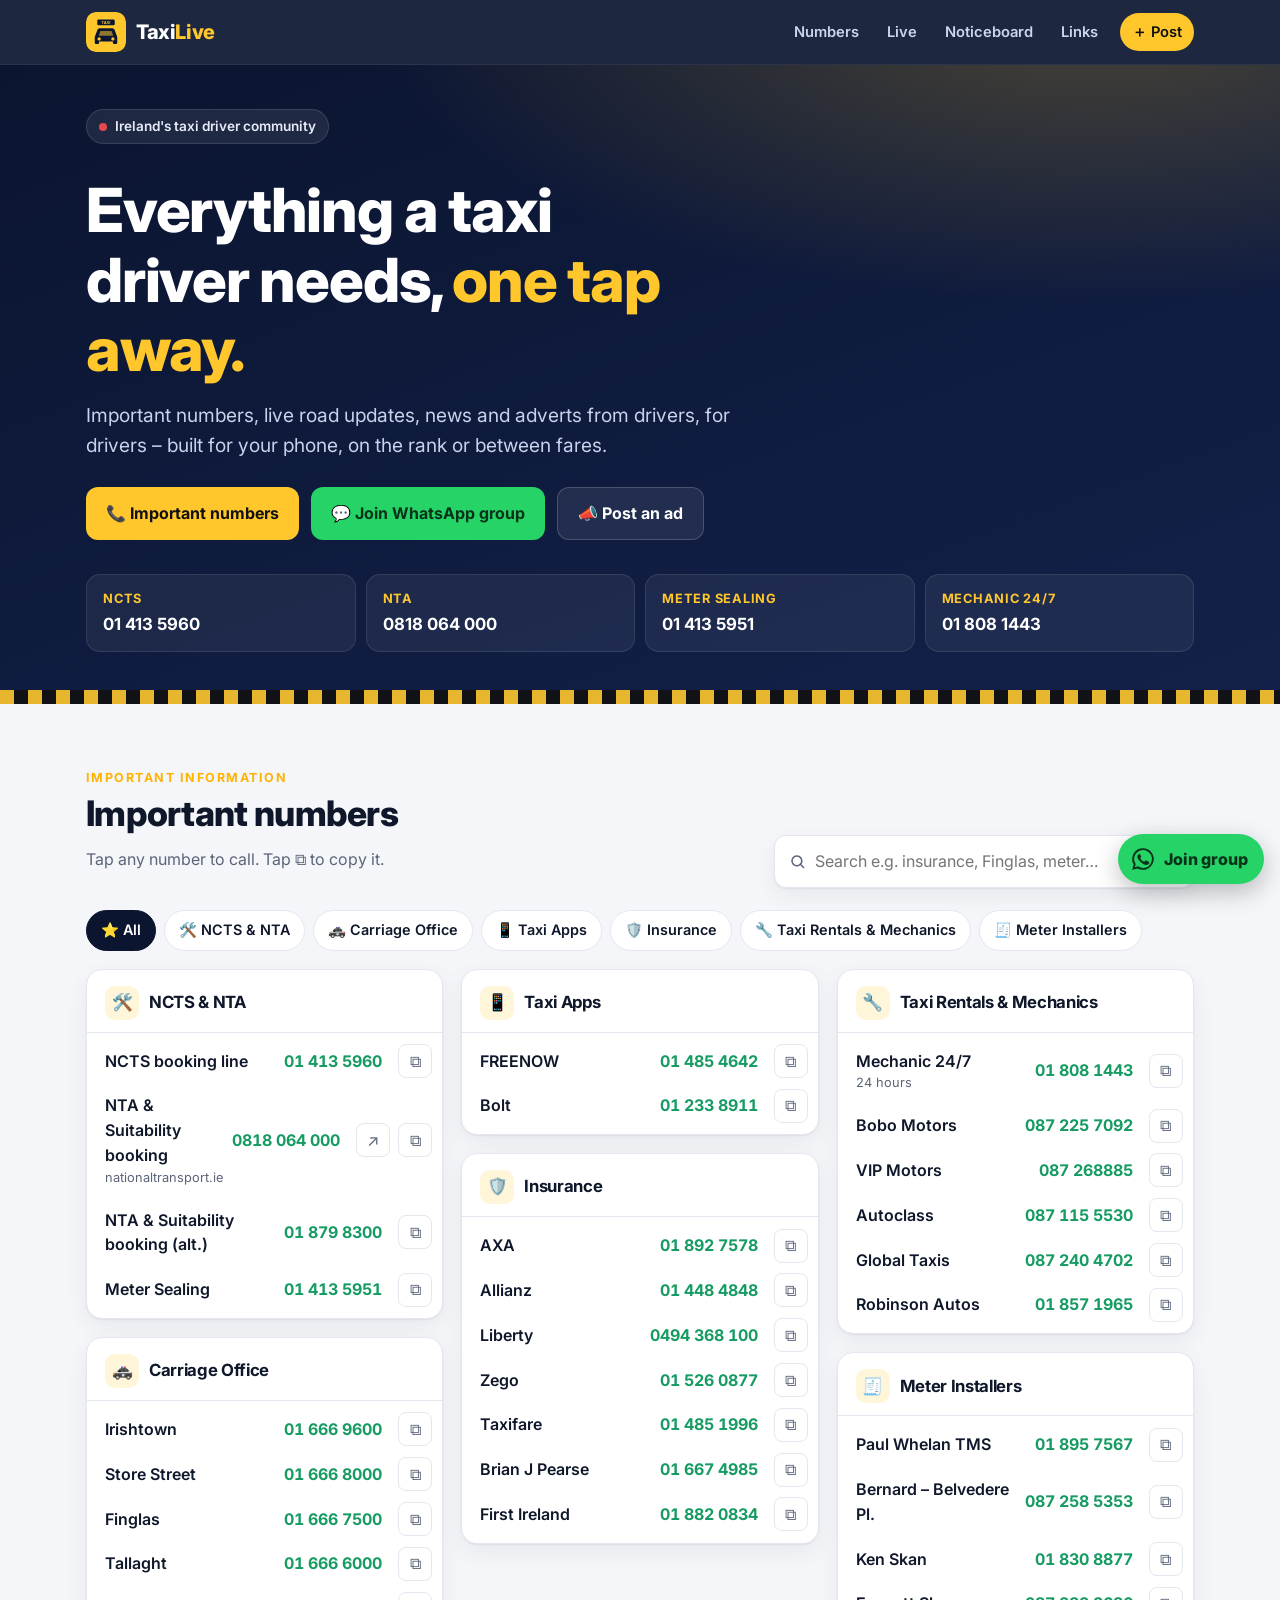
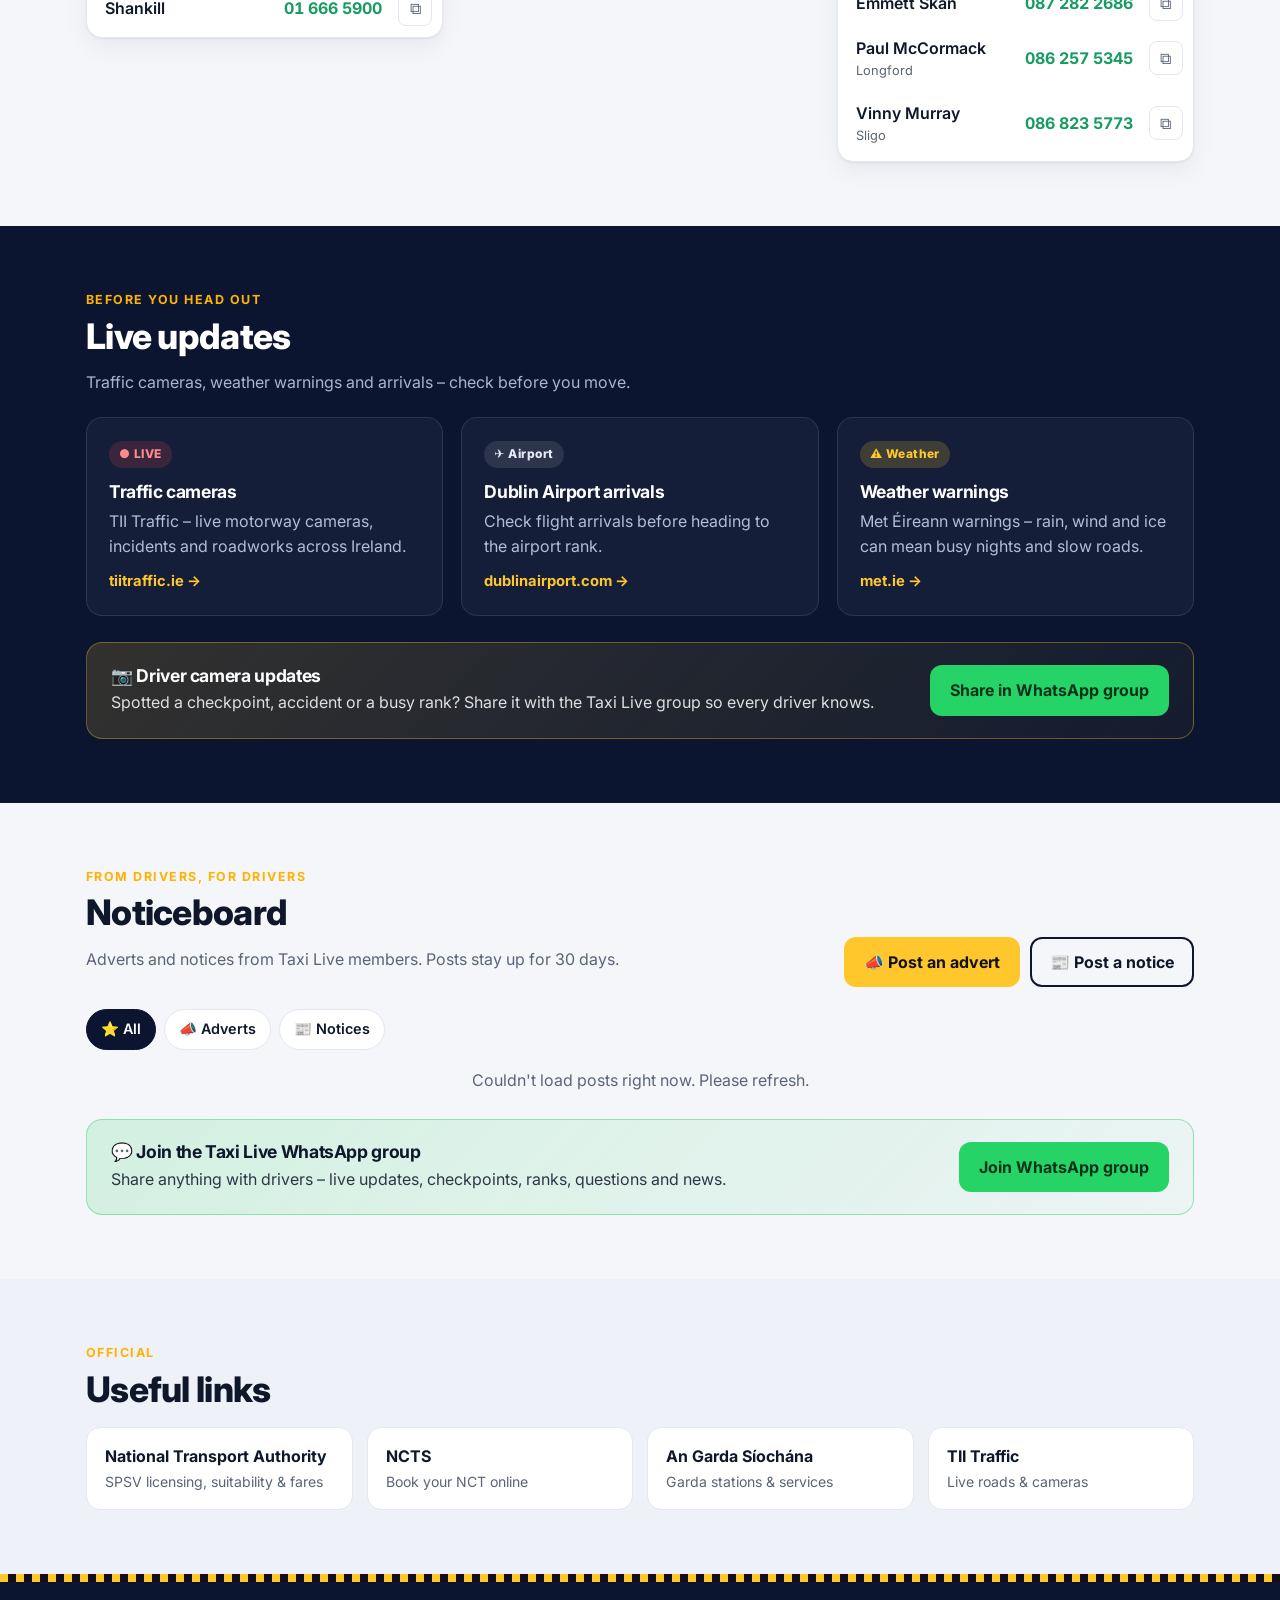
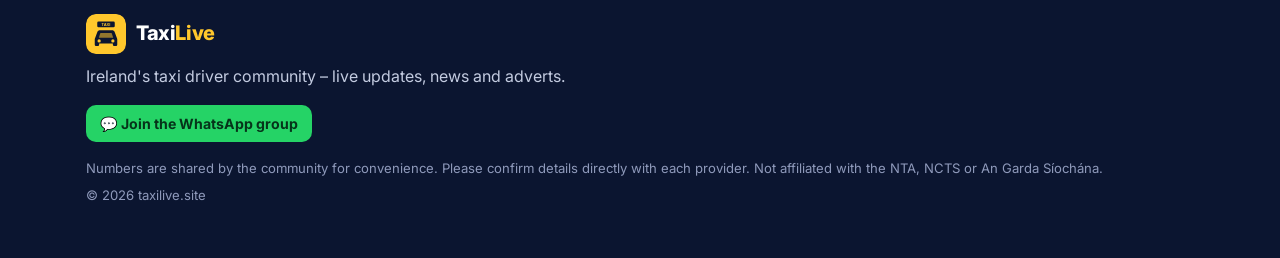
==== commit 8c5601d2: "Mobile: hamburger menu, remove extra space above hero, full-width hero buttons Co-Authored-By: Claud" ====
--- a/public/index.html
+++ b/public/index.html
@@ -9,24 +9,28 @@
   <meta property="og:title" content="Taxi Live – Ireland's Taxi Driver Hub">
   <meta property="og:description" content="Important numbers, live updates, news and adverts for Irish taxi drivers.">
   <meta property="og:type" content="website">
-  <link rel="icon" href="assets/favicon.svg?v=6" type="image/svg+xml">
+  <link rel="icon" href="assets/favicon.svg?v=7" type="image/svg+xml">
   <link rel="preconnect" href="https://fonts.googleapis.com">
   <link rel="preconnect" href="https://fonts.gstatic.com" crossorigin>
   <link href="https://fonts.googleapis.com/css2?family=Inter:wght@400;500;600;700;800&display=swap" rel="stylesheet">
-  <link rel="stylesheet" href="assets/style.css?v=6">
+  <link rel="stylesheet" href="assets/style.css?v=7">
 </head>
 <body>
   <header class="topbar">
     <div class="wrap topbar__inner">
       <a href="#top" class="brand" aria-label="Taxi Live home">
-        <img src="assets/logo.svg?v=6" alt="" class="brand__logo" width="40" height="40">
+        <img src="assets/logo.svg?v=7" alt="" class="brand__logo" width="40" height="40">
         <span class="brand__name">Taxi<span>Live</span></span>
       </a>
-      <nav class="nav" aria-label="Main">
+      <button type="button" class="menu-btn" id="menuBtn" aria-label="Open menu" aria-expanded="false" aria-controls="mainNav">
+        <span></span><span></span><span></span>
+      </button>
+      <nav class="nav" id="mainNav" aria-label="Main">
         <a href="#numbers">Numbers</a>
         <a href="#live">Live</a>
         <a href="#board">Noticeboard</a>
         <a href="#links">Links</a>
+        <a href="post.html?type=advert" class="nav__cta">＋ Post</a>
       </nav>
     </div>
   </header>
@@ -161,7 +165,7 @@
   <footer class="footer" id="contact">
     <div class="wrap footer__inner">
       <div class="brand">
-        <img src="assets/logo.svg?v=6" alt="" class="brand__logo" width="36" height="36">
+        <img src="assets/logo.svg?v=7" alt="" class="brand__logo" width="36" height="36">
         <span class="brand__name">Taxi<span>Live</span></span>
       </div>
       <p>Ireland's taxi driver community – live updates, news and adverts.</p>
@@ -180,8 +184,8 @@
 
   <div class="toast" id="toast" role="status" aria-live="polite"></div>
 
-  <script src="assets/contacts.js?v=6"></script>
-  <script src="assets/app.js?v=6"></script>
-  <script src="assets/board.js?v=6"></script>
+  <script src="assets/contacts.js?v=7"></script>
+  <script src="assets/app.js?v=7"></script>
+  <script src="assets/board.js?v=7"></script>
 </body>
 </html>
--- a/public/assets/style.css
+++ b/public/assets/style.css
@@ -31,7 +31,7 @@
 }
 
 * { box-sizing: border-box; }
-html { scroll-behavior: smooth; scroll-padding-top: 72px; }
+html { scroll-behavior: smooth; scroll-padding-top: 66px; }
 body {
   margin: 0;
   font-family: Inter, system-ui, -apple-system, "Segoe UI", Roboto, sans-serif;
@@ -69,11 +69,35 @@
   padding: 8px 12px; border-radius: 999px;
 }
 .nav a:hover { background: rgba(255, 255, 255, .08); color: #fff; }
-@media (max-width: 640px) {
-  .nav a { padding: 6px 8px; font-size: .82rem; }
-  .nav a[href="#links"] { display: none; }
-  .brand__name { font-size: 1.1rem; }
+.nav__cta { background: var(--yellow); color: #111 !important; margin-left: 6px; }
+.nav__cta:hover { background: var(--yellow-2) !important; }
+.menu-btn { display: none; }
+
+/* Mobile: hamburger + dropdown menu */
+@media (max-width: 760px) {
+  .topbar__inner { height: 58px; }
+  .brand__name { font-size: 1.15rem; }
   .brand__logo { width: 34px; height: 34px; }
+  .menu-btn {
+    display: inline-flex; flex-direction: column; justify-content: center; gap: 5px;
+    width: 44px; height: 44px; padding: 0 11px; border: 0; border-radius: 12px; cursor: pointer;
+    background: rgba(255, 255, 255, .08);
+  }
+  .menu-btn span { display: block; height: 2px; background: #fff; border-radius: 2px; transition: transform .2s, opacity .2s; }
+  .menu-btn[aria-expanded="true"] span:nth-child(1) { transform: translateY(7px) rotate(45deg); }
+  .menu-btn[aria-expanded="true"] span:nth-child(2) { opacity: 0; }
+  .menu-btn[aria-expanded="true"] span:nth-child(3) { transform: translateY(-7px) rotate(-45deg); }
+  .nav {
+    position: absolute; top: 100%; left: 0; right: 0;
+    flex-direction: column; gap: 2px; padding: 8px 16px 14px;
+    background: var(--navy); border-bottom: 1px solid rgba(255, 255, 255, .08);
+    box-shadow: 0 16px 30px rgba(0, 0, 0, .3);
+    visibility: hidden; opacity: 0; transform: translateY(-6px);
+    transition: opacity .18s, transform .18s, visibility 0s .18s;
+  }
+  .nav.is-open { visibility: visible; opacity: 1; transform: none; transition: opacity .18s, transform .18s; }
+  .nav a { padding: 13px 12px; font-size: 1rem; border-radius: 10px; }
+  .nav__cta { margin: 6px 0 0; text-align: center; }
 }
 
 /* Hero */
@@ -82,8 +106,9 @@
   background: radial-gradient(1200px 500px at 85% -10%, rgba(255, 199, 44, .25), transparent 60%),
               linear-gradient(160deg, var(--navy) 0%, var(--navy-2) 100%);
   color: #fff;
-  padding: 72px 0 56px;
-}
+  padding: 44px 0 52px;
+}
+@media (max-width: 640px) { .hero { padding: 22px 0 44px; } .hero h1 { margin: 14px 0 12px; } .hero__actions { margin: 20px 0 26px; gap: 10px; } .hero__actions .btn { flex: 1 1 100%; } }
 .hero__checker {
   position: absolute; inset: auto 0 0 0; height: 14px; opacity: .9;
   background: repeating-linear-gradient(90deg, var(--yellow) 0 14px, #111 14px 28px);
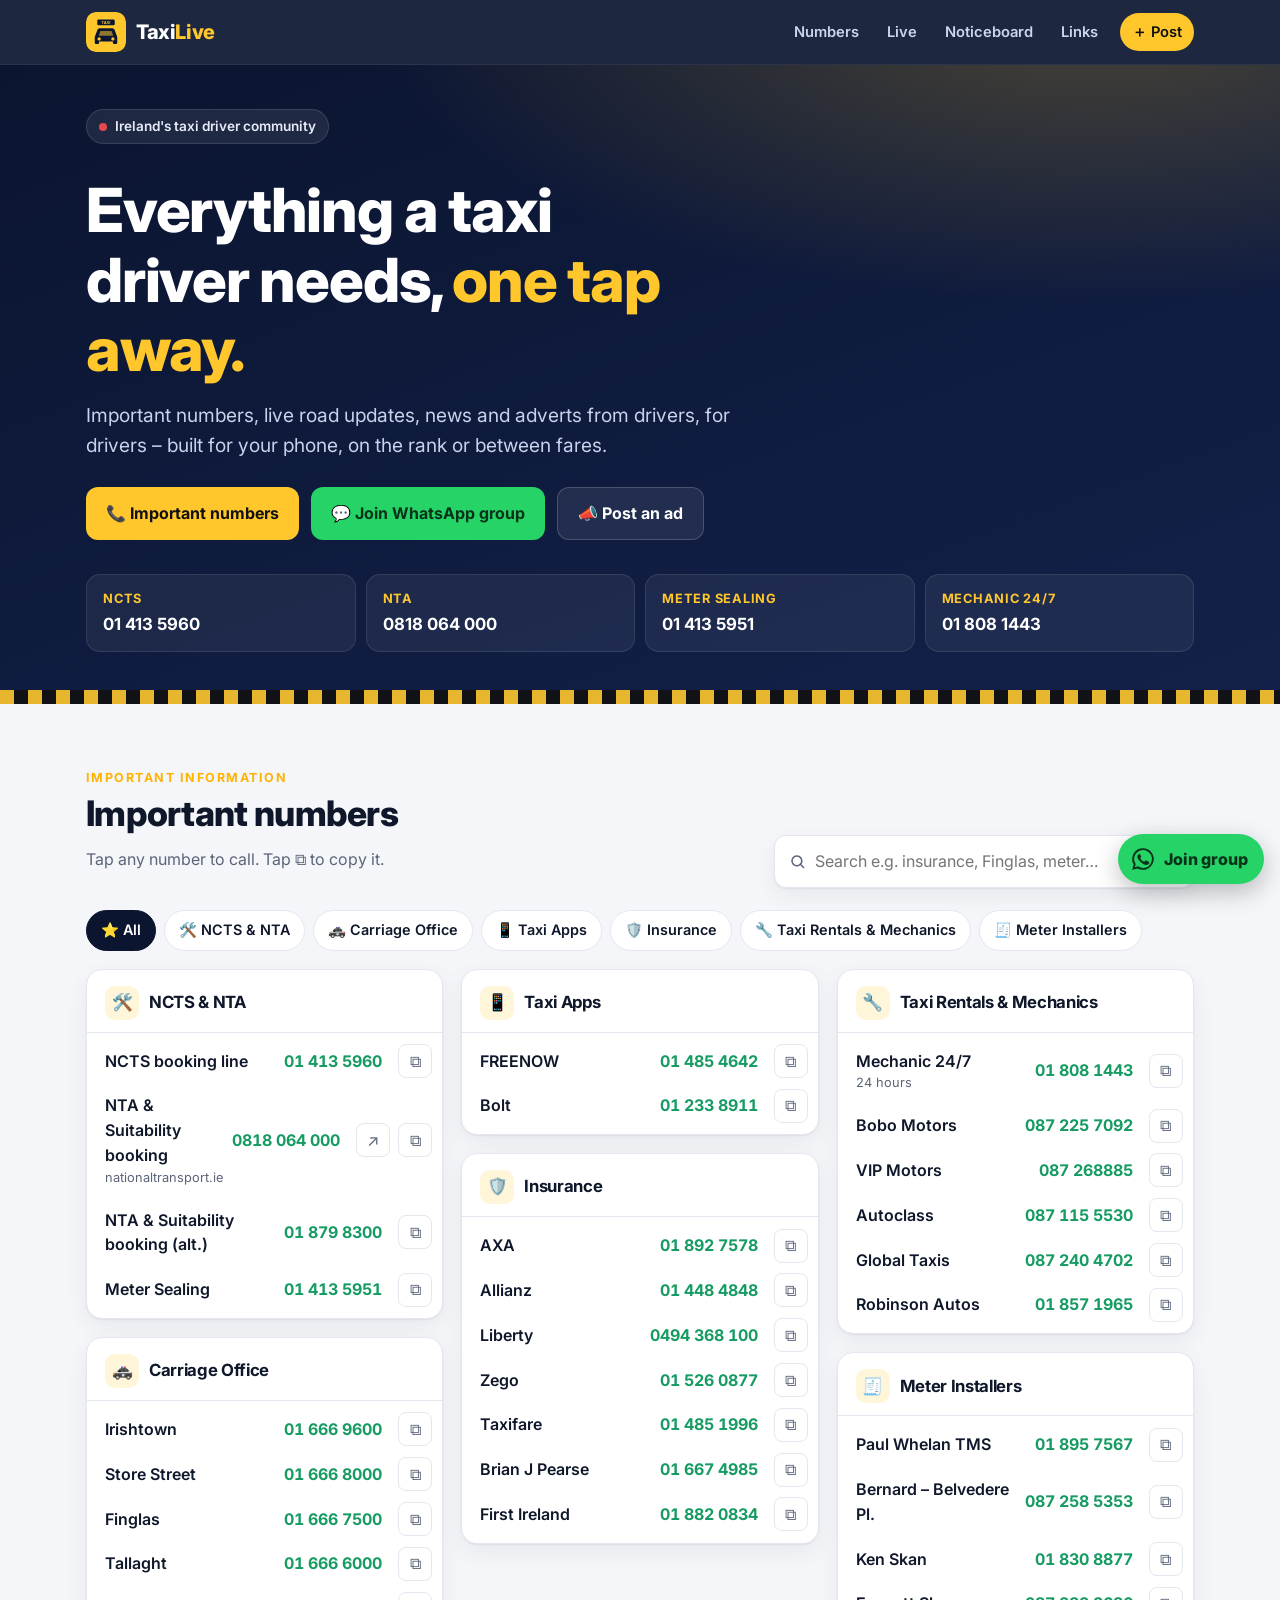
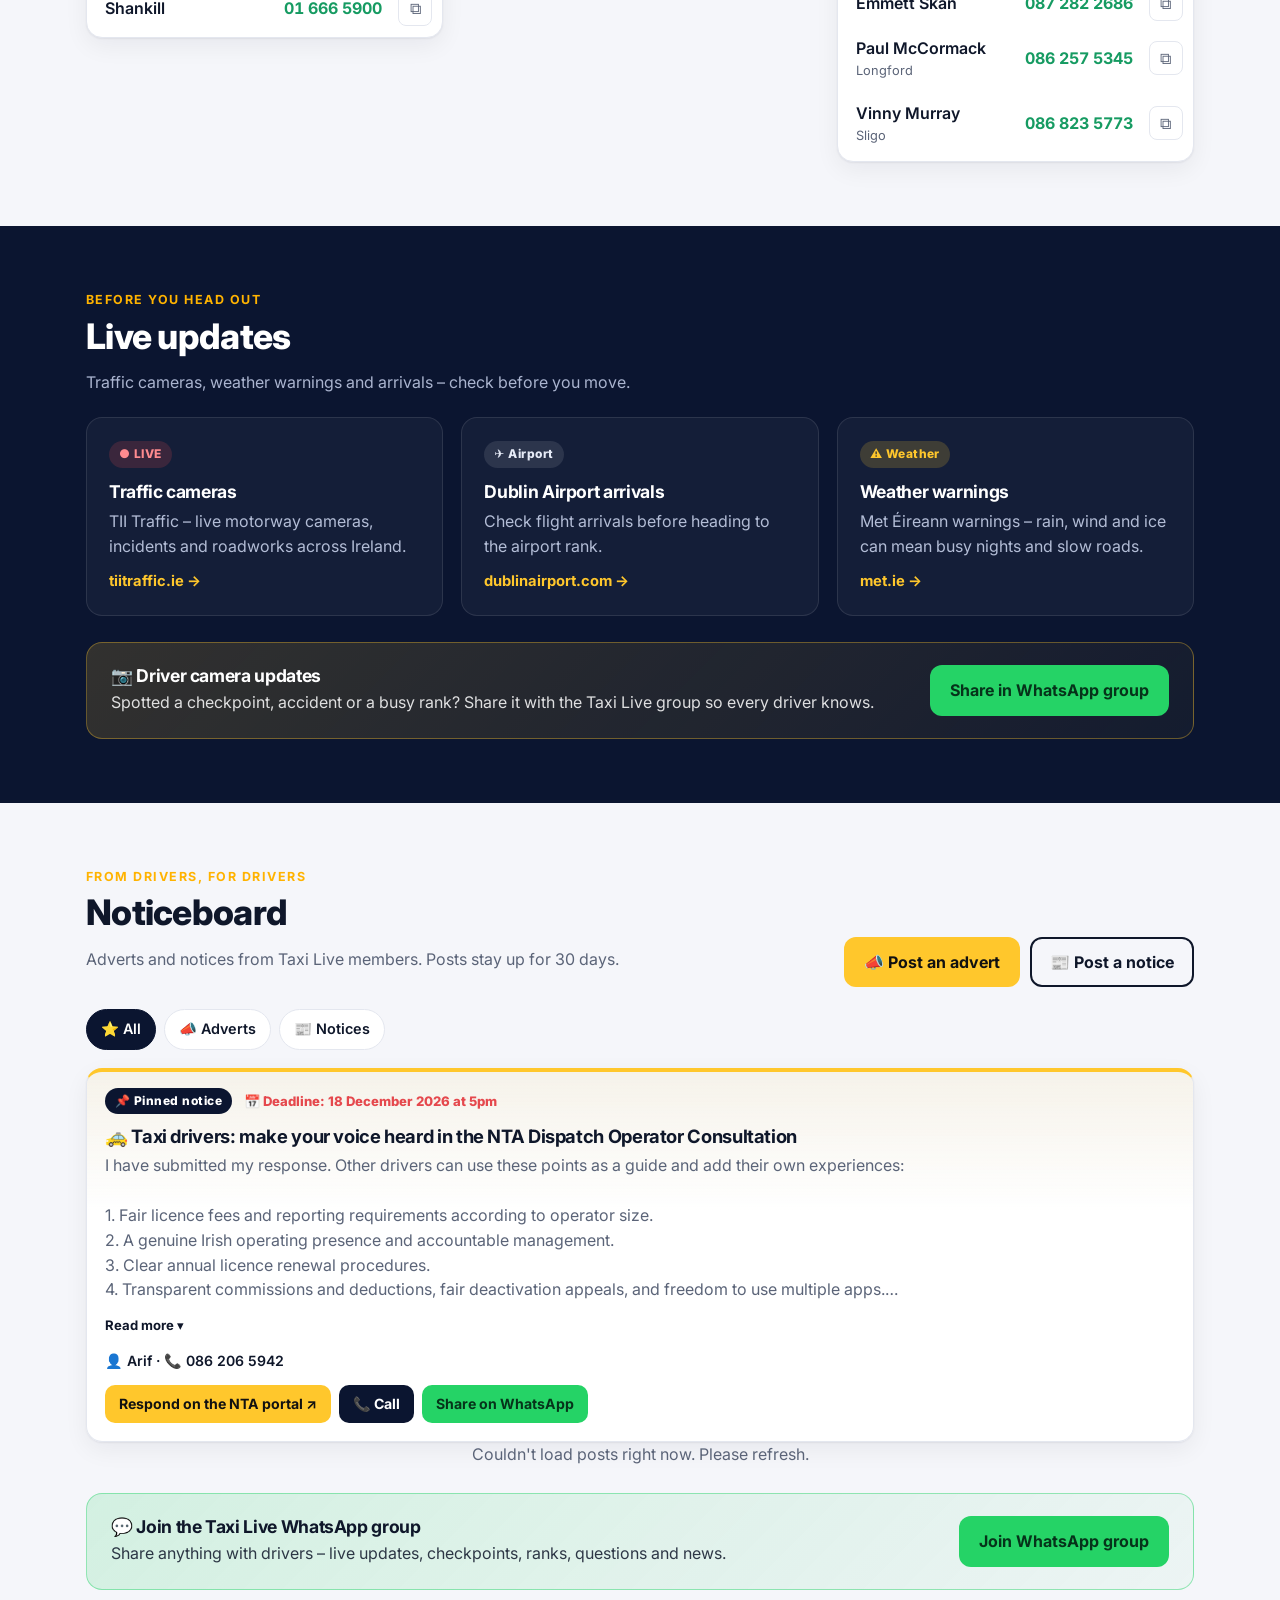
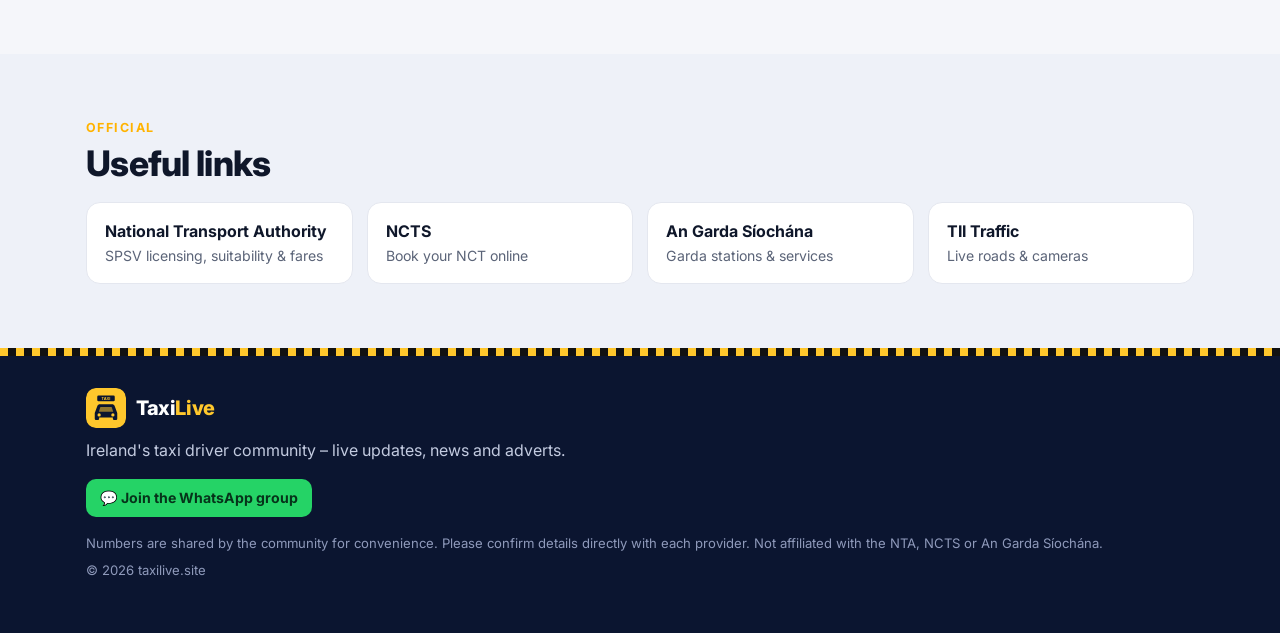
==== commit 17864db3: "Pin NTA Dispatch Operator Consultation notice on the noticeboard Pinned notices live in assets/pinne" ====
--- a/public/index.html
+++ b/public/index.html
@@ -13,7 +13,7 @@
   <link rel="preconnect" href="https://fonts.googleapis.com">
   <link rel="preconnect" href="https://fonts.gstatic.com" crossorigin>
   <link href="https://fonts.googleapis.com/css2?family=Inter:wght@400;500;600;700;800&display=swap" rel="stylesheet">
-  <link rel="stylesheet" href="assets/style.css?v=7">
+  <link rel="stylesheet" href="assets/style.css?v=9">
 </head>
 <body>
   <header class="topbar">
@@ -186,6 +186,7 @@
 
   <script src="assets/contacts.js?v=7"></script>
   <script src="assets/app.js?v=7"></script>
-  <script src="assets/board.js?v=7"></script>
+  <script src="assets/pinned.js?v=8"></script>
+  <script src="assets/board.js?v=8"></script>
 </body>
 </html>
--- a/public/assets/style.css
+++ b/public/assets/style.css
@@ -394,3 +394,14 @@
 .success__icon { font-size: 2.6rem; }
 .success__actions { display: grid; gap: 10px; max-width: 320px; margin: 18px auto 0; }
 .success .linkbtn { margin: 0 auto; }
+
+/* Pinned notices */
+.post--pinned { grid-column: 1 / -1; border-top-color: var(--yellow); background: linear-gradient(180deg, rgba(255, 199, 44, .08), var(--surface) 140px); }
+.tag--pinned { background: var(--navy); color: #fff; }
+.post__deadline { font-size: .82rem; font-weight: 800; color: var(--red); }
+.post__text--clamp { display: -webkit-box; -webkit-line-clamp: 6; -webkit-box-orient: vertical; overflow: hidden; }
+.post__text--clamp.is-open { display: block; -webkit-line-clamp: unset; }
+.linkbtn--more { margin: -4px 0 10px; padding: 4px 0; color: var(--text); font-weight: 700; text-decoration: none; }
+.tag { white-space: nowrap; }
+.post--pinned .post__meta { flex-wrap: wrap; justify-content: flex-start; gap: 8px 12px; }
+.post--pinned .post__title { font-size: 1.15rem; }
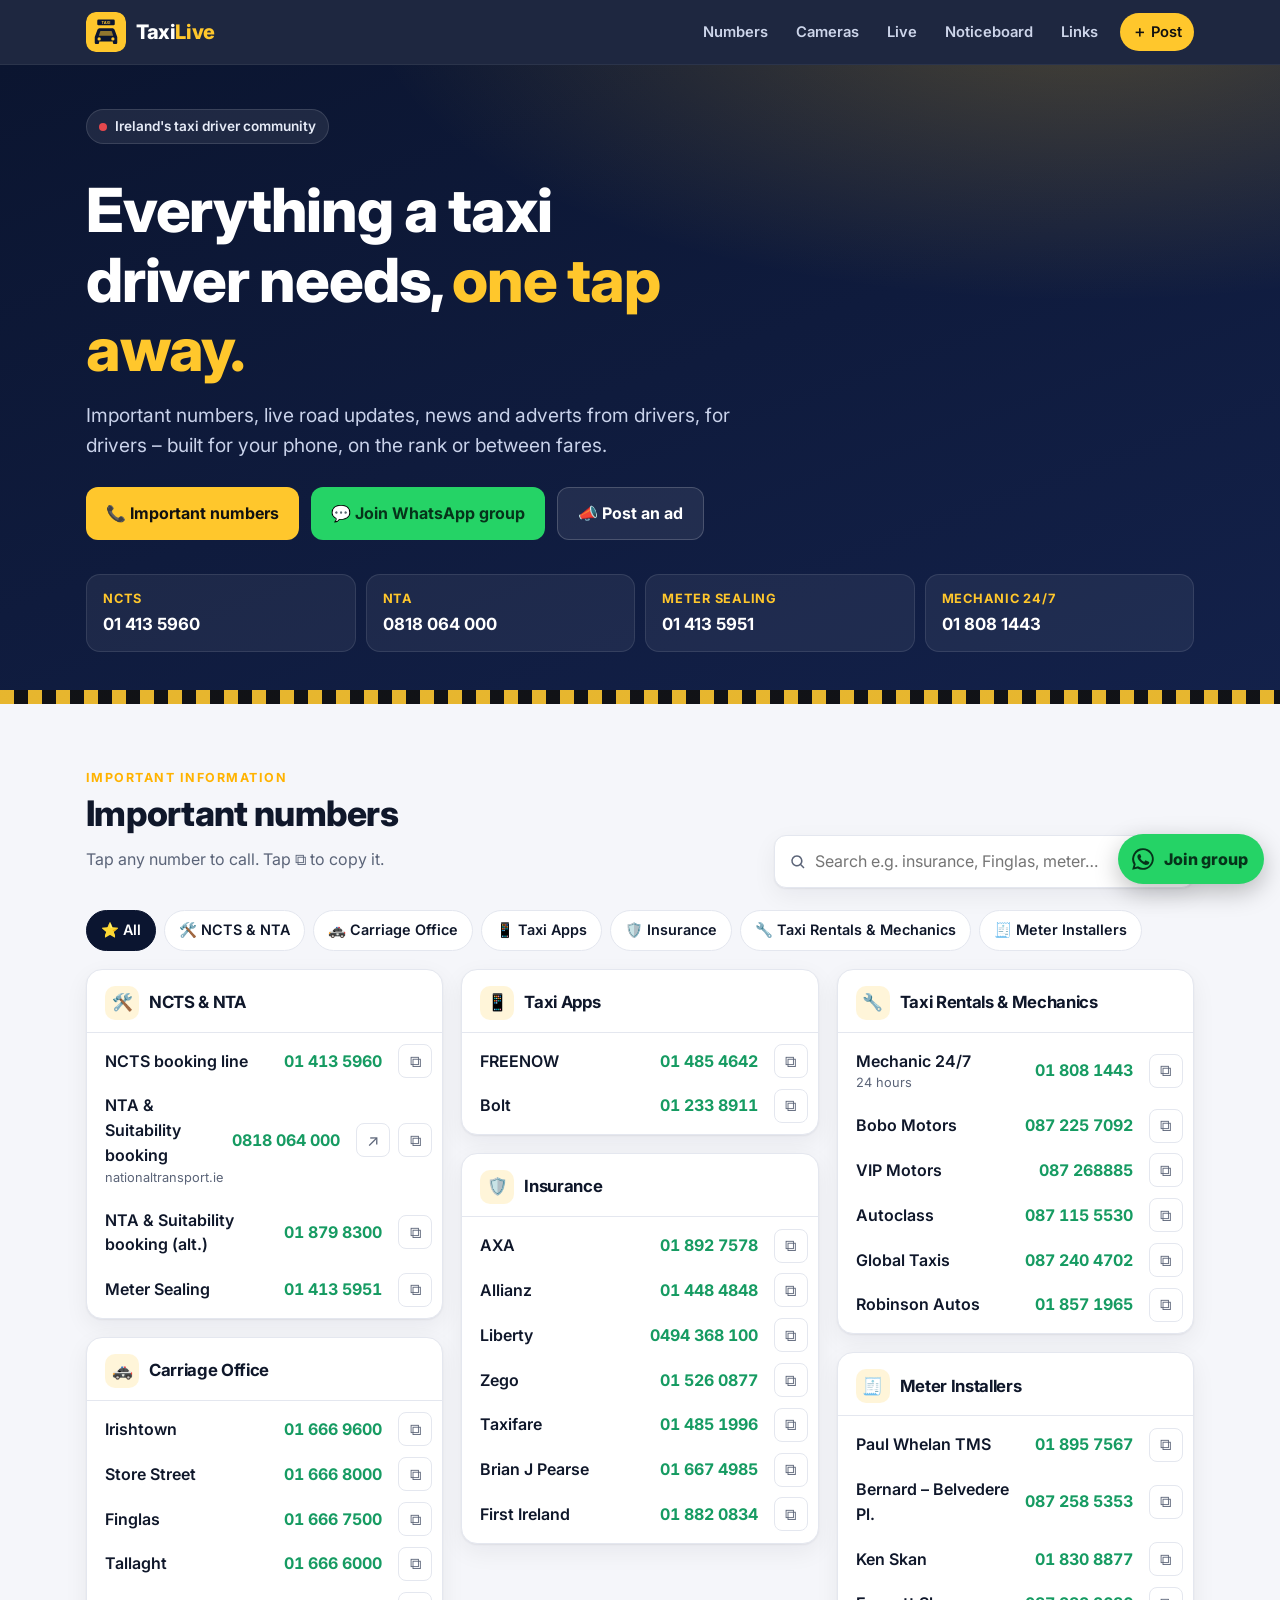
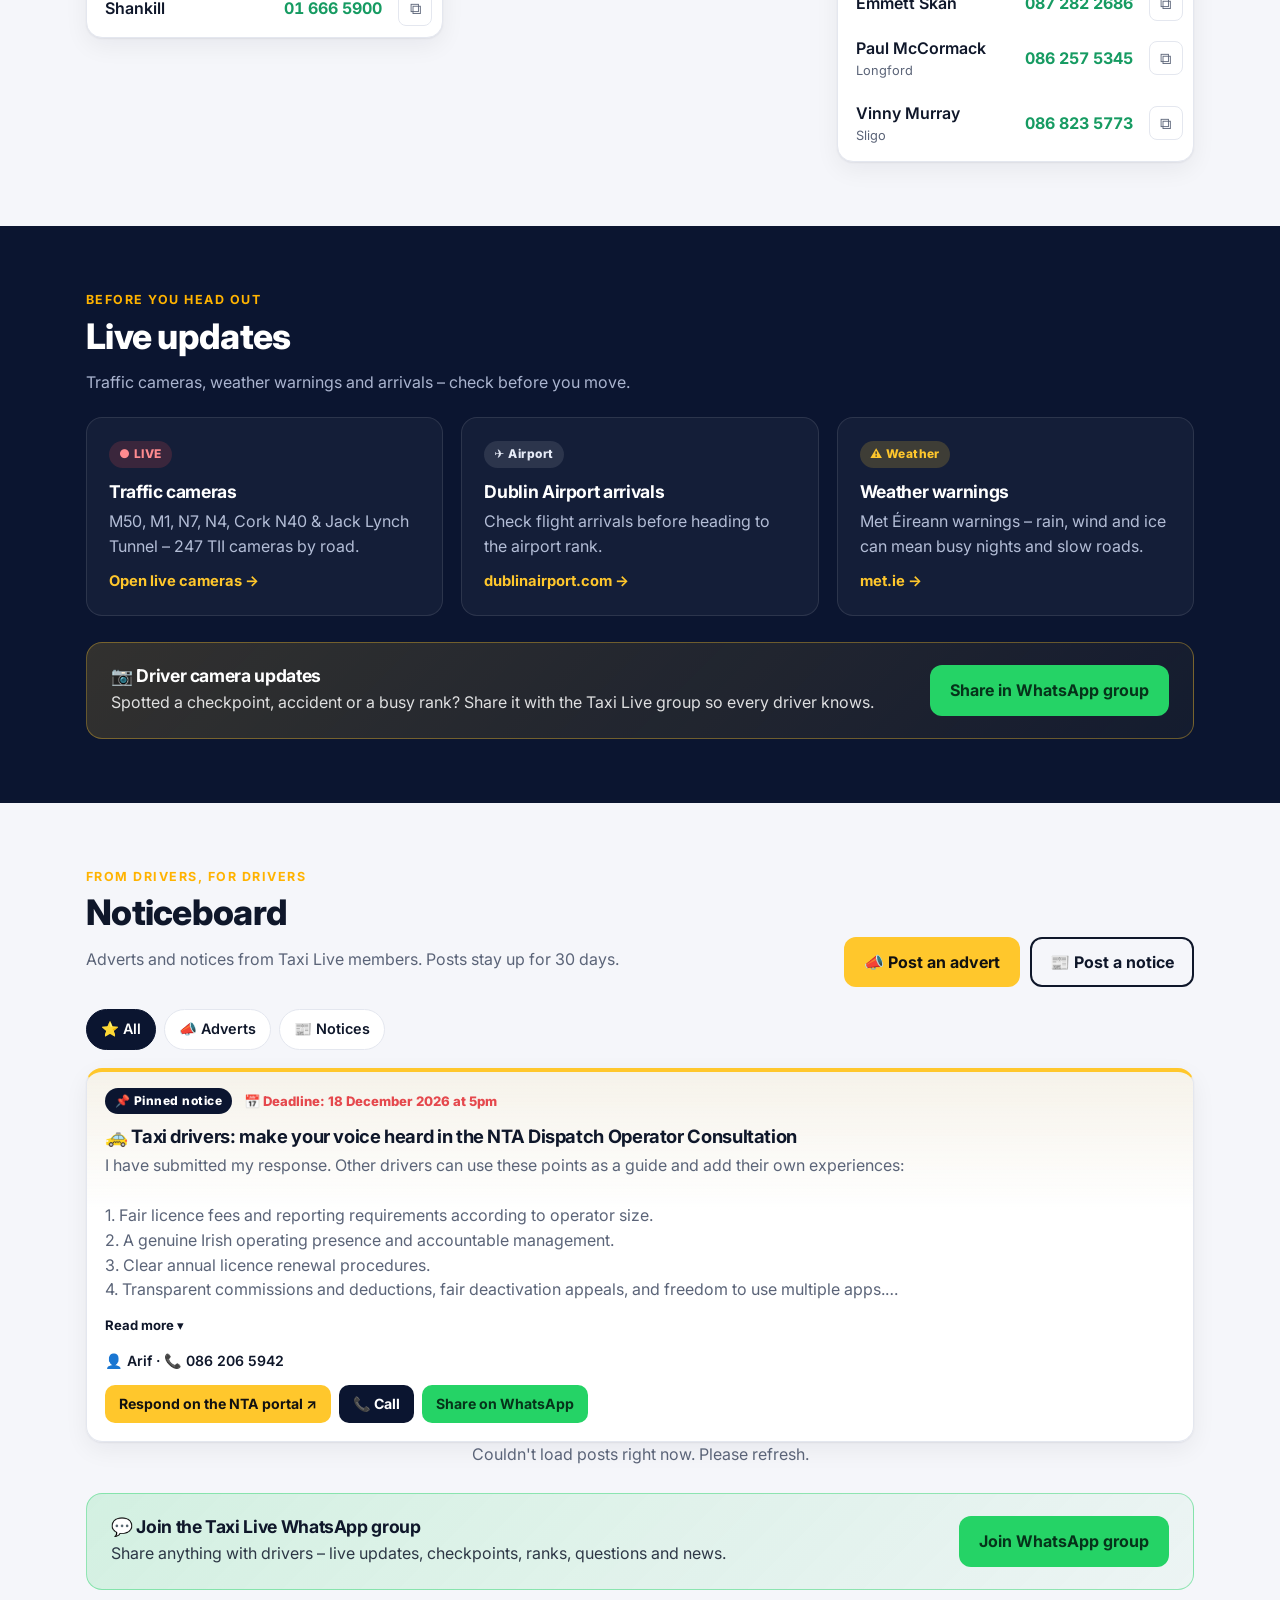
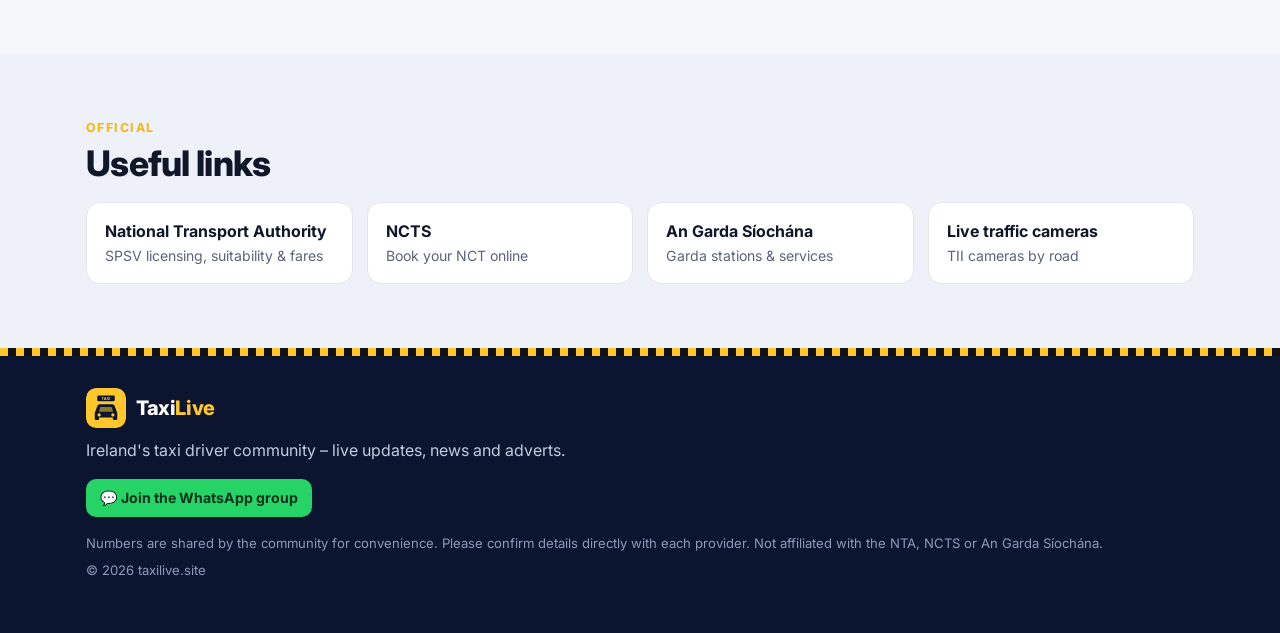
==== commit a68ae5fb: "Add live traffic cameras page with TII links by road Road cards for Dublin, Cork and the rest of Ire" ====
--- a/public/index.html
+++ b/public/index.html
@@ -13,7 +13,7 @@
   <link rel="preconnect" href="https://fonts.googleapis.com">
   <link rel="preconnect" href="https://fonts.gstatic.com" crossorigin>
   <link href="https://fonts.googleapis.com/css2?family=Inter:wght@400;500;600;700;800&display=swap" rel="stylesheet">
-  <link rel="stylesheet" href="assets/style.css?v=9">
+  <link rel="stylesheet" href="assets/style.css?v=11">
 </head>
 <body>
   <header class="topbar">
@@ -27,6 +27,7 @@
       </button>
       <nav class="nav" id="mainNav" aria-label="Main">
         <a href="#numbers">Numbers</a>
+        <a href="cameras/">Cameras</a>
         <a href="#live">Live</a>
         <a href="#board">Noticeboard</a>
         <a href="#links">Links</a>
@@ -84,11 +85,11 @@
         <h2>Live updates</h2>
         <p class="muted">Traffic cameras, weather warnings and arrivals – check before you move.</p>
         <div class="cards">
-          <a class="card card--live" href="https://www.tiitraffic.ie" target="_blank" rel="noopener">
+          <a class="card card--live" href="cameras/">
             <span class="badge badge--red">● LIVE</span>
             <h3>Traffic cameras</h3>
-            <p>TII Traffic – live motorway cameras, incidents and roadworks across Ireland.</p>
-            <span class="card__link">tiitraffic.ie →</span>
+            <p>M50, M1, N7, N4, Cork N40 & Jack Lynch Tunnel – 247 TII cameras by road.</p>
+            <span class="card__link">Open live cameras →</span>
           </a>
           <a class="card card--live" href="https://www.dublinairport.com" target="_blank" rel="noopener">
             <span class="badge">✈ Airport</span>
@@ -156,7 +157,7 @@
           <a href="https://www.nationaltransport.ie" target="_blank" rel="noopener"><b>National Transport Authority</b><span>SPSV licensing, suitability & fares</span></a>
           <a href="https://www.ncts.ie" target="_blank" rel="noopener"><b>NCTS</b><span>Book your NCT online</span></a>
           <a href="https://www.garda.ie" target="_blank" rel="noopener"><b>An Garda Síochána</b><span>Garda stations & services</span></a>
-          <a href="https://www.tiitraffic.ie" target="_blank" rel="noopener"><b>TII Traffic</b><span>Live roads & cameras</span></a>
+          <a href="cameras/"><b>Live traffic cameras</b><span>TII cameras by road</span></a>
         </div>
       </div>
     </section>
--- a/public/assets/style.css
+++ b/public/assets/style.css
@@ -405,3 +405,43 @@
 .tag { white-space: nowrap; }
 .post--pinned .post__meta { flex-wrap: wrap; justify-content: flex-start; gap: 8px 12px; }
 .post--pinned .post__title { font-size: 1.15rem; }
+
+/* Cameras page */
+.hero--sm { padding: 36px 0 44px; }
+.hero--sm h1 { max-width: none; }
+@media (max-width: 640px) { .hero--sm { padding: 22px 0 40px; } }
+.section--tight { padding: 32px 0 56px; }
+.steps { list-style: none; counter-reset: s; margin: 0 0 22px; padding: 0; display: grid; grid-template-columns: repeat(3, 1fr); gap: 12px; }
+.steps li { counter-increment: s; position: relative; background: var(--surface); border: 1px solid var(--line); border-radius: 14px; padding: 14px 14px 14px 54px; }
+.steps li::before { content: counter(s); position: absolute; left: 14px; top: 14px; width: 28px; height: 28px; border-radius: 50%; display: grid; place-items: center; background: var(--yellow); color: #111; font-weight: 800; font-size: .9rem; }
+.steps b { display: block; }
+.steps span { color: var(--muted); font-size: .88rem; }
+@media (max-width: 760px) { .steps { grid-template-columns: 1fr; gap: 8px; } .steps li { padding: 12px 12px 12px 52px; } .steps li::before { top: 12px; } }
+.region { margin-top: 10px; }
+.region__title { font-size: 1.3rem; margin: 14px 0 12px; }
+.roads { display: grid; grid-template-columns: repeat(3, 1fr); gap: 14px; }
+@media (max-width: 960px) { .roads { grid-template-columns: 1fr 1fr; } }
+@media (max-width: 640px) { .roads { grid-template-columns: 1fr; } }
+.road {
+  display: flex; flex-direction: column; gap: 12px; text-decoration: none;
+  background: var(--surface); border: 1px solid var(--line); border-radius: var(--radius);
+  padding: 16px; box-shadow: var(--shadow); transition: transform .15s, border-color .15s;
+}
+.road:hover { transform: translateY(-2px); border-color: var(--yellow-2); }
+.road--hot { border-top: 4px solid var(--yellow); }
+.road__head { display: flex; align-items: center; gap: 12px; }
+.road__badge {
+  flex: none; min-width: 52px; height: 40px; padding: 0 8px; display: grid; place-items: center;
+  background: #0b6e3a; color: #fff; font-weight: 800; border-radius: 8px; border: 2px solid #fff;
+  box-shadow: 0 0 0 2px #0b6e3a; font-size: .95rem;
+}
+.road__badge--m { background: #0057a8; box-shadow: 0 0 0 2px #0057a8; }
+.road__title b { display: block; line-height: 1.25; }
+.road__title span { font-size: .82rem; color: var(--muted); font-weight: 600; }
+.road__spots { list-style: none; margin: 0; padding: 0; display: flex; flex-wrap: wrap; gap: 6px; }
+.road__spots li { font-size: .78rem; font-weight: 600; background: var(--soft); border: 1px solid var(--line); padding: 4px 9px; border-radius: 999px; }
+.road__go { margin-top: auto; font-weight: 800; font-size: .88rem; color: #b07800; }
+@media (prefers-color-scheme: dark) { .road__go { color: var(--yellow); } }
+.subhead { font-size: 1.3rem; margin: 34px 0 0; }
+.attrib { margin-top: 26px; font-size: .8rem; color: var(--muted); }
+.attrib a { color: inherit; }
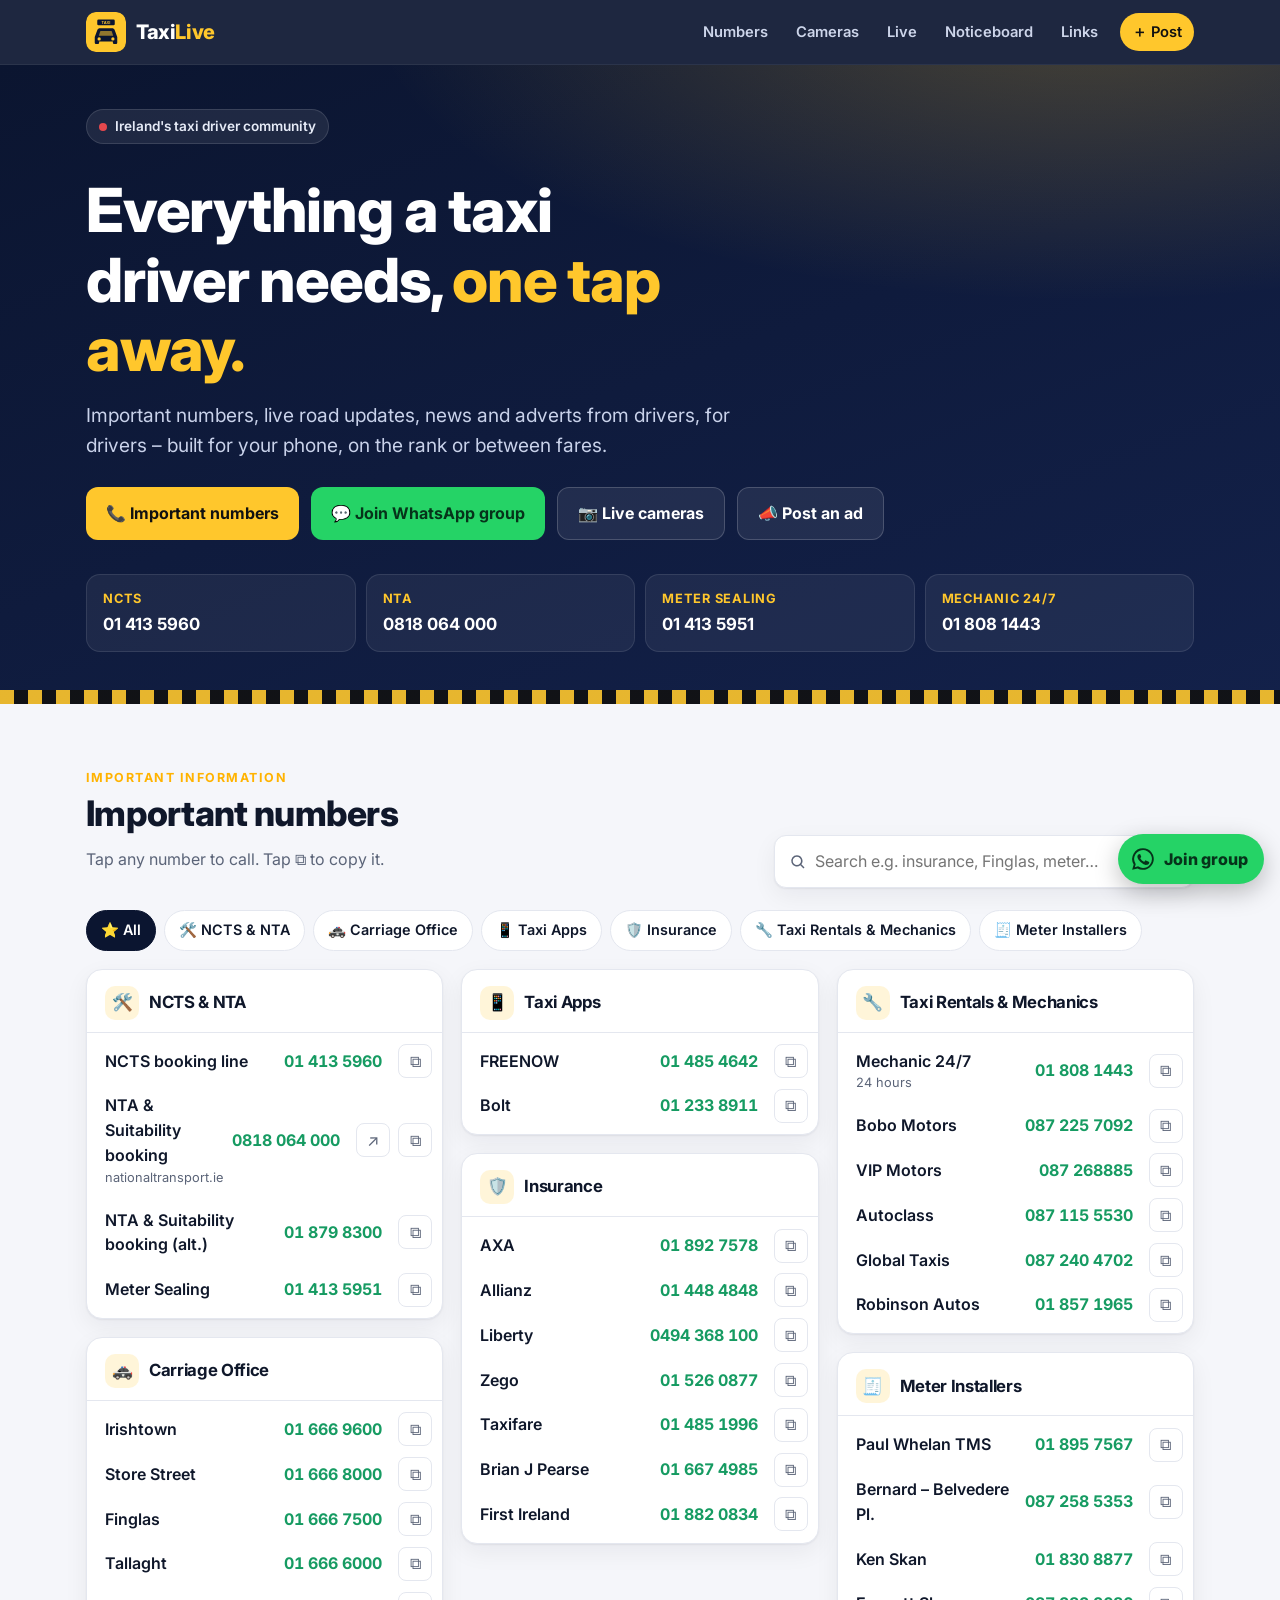
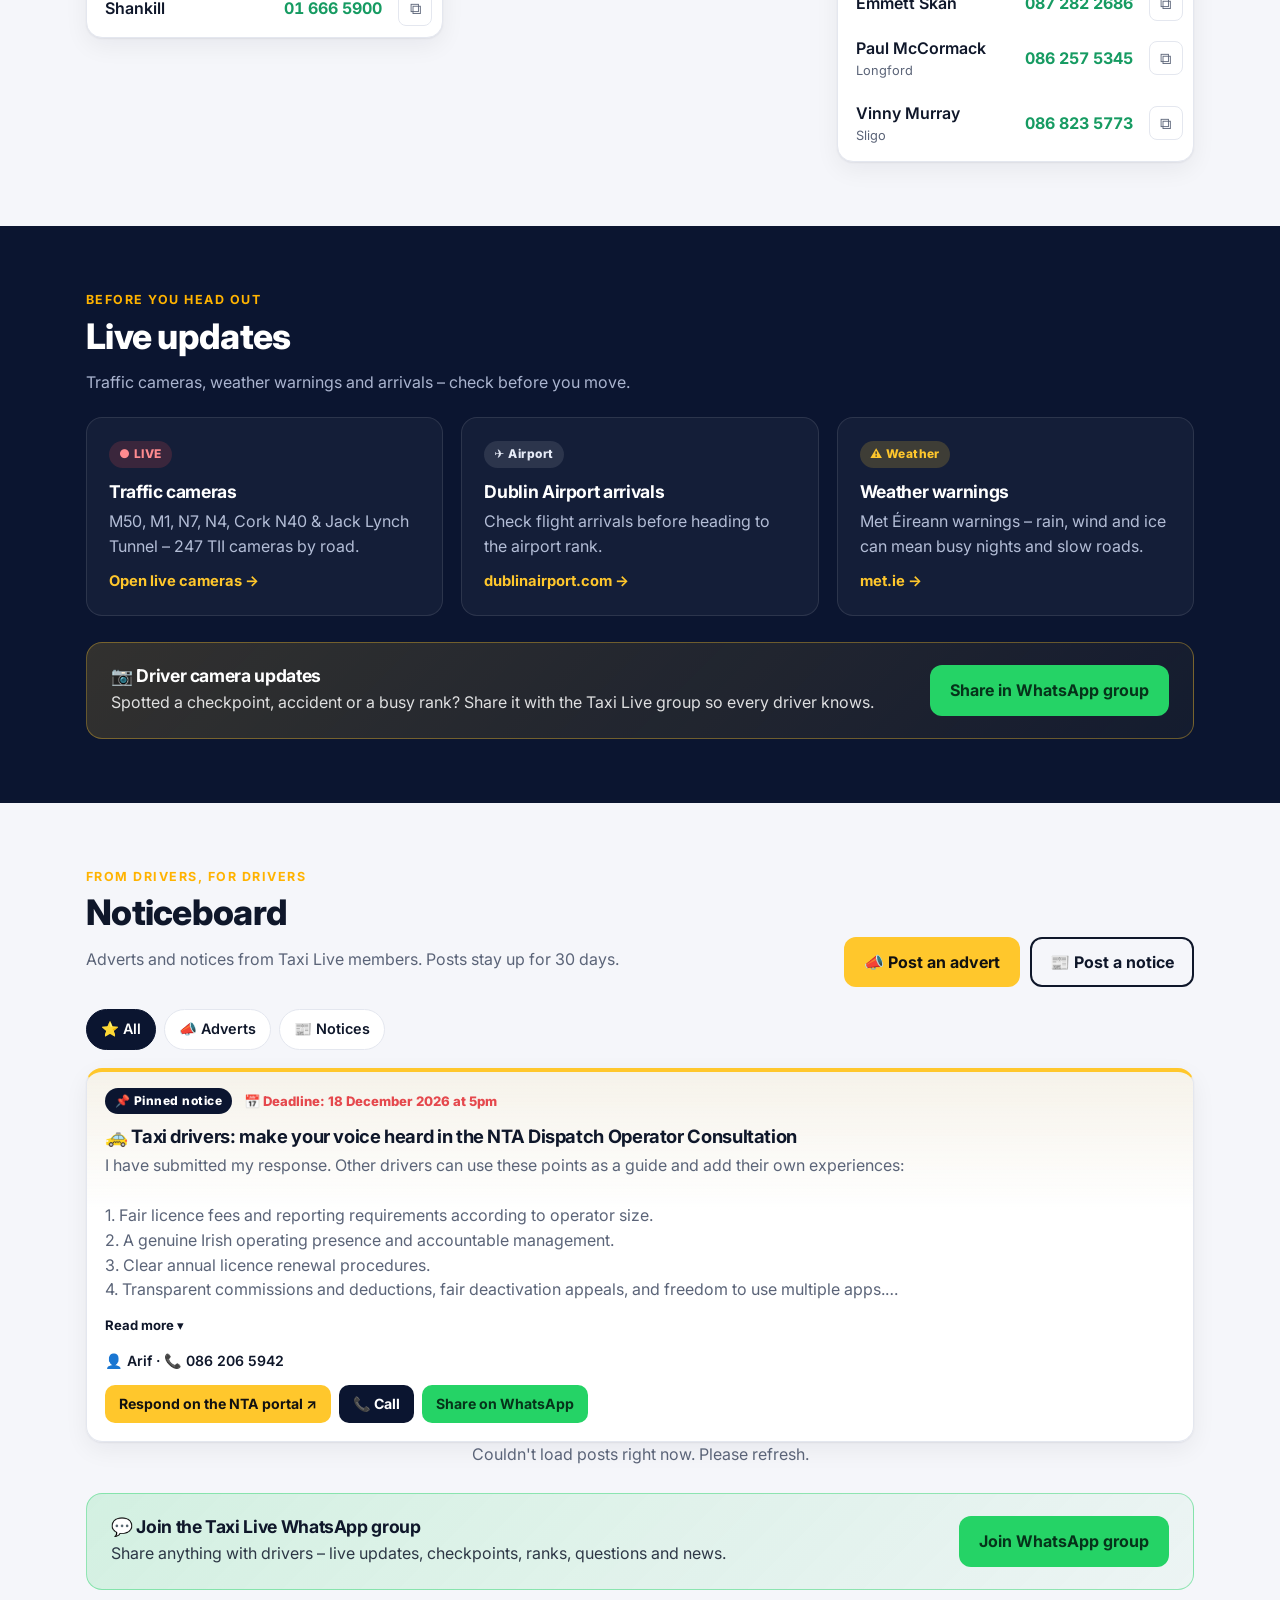
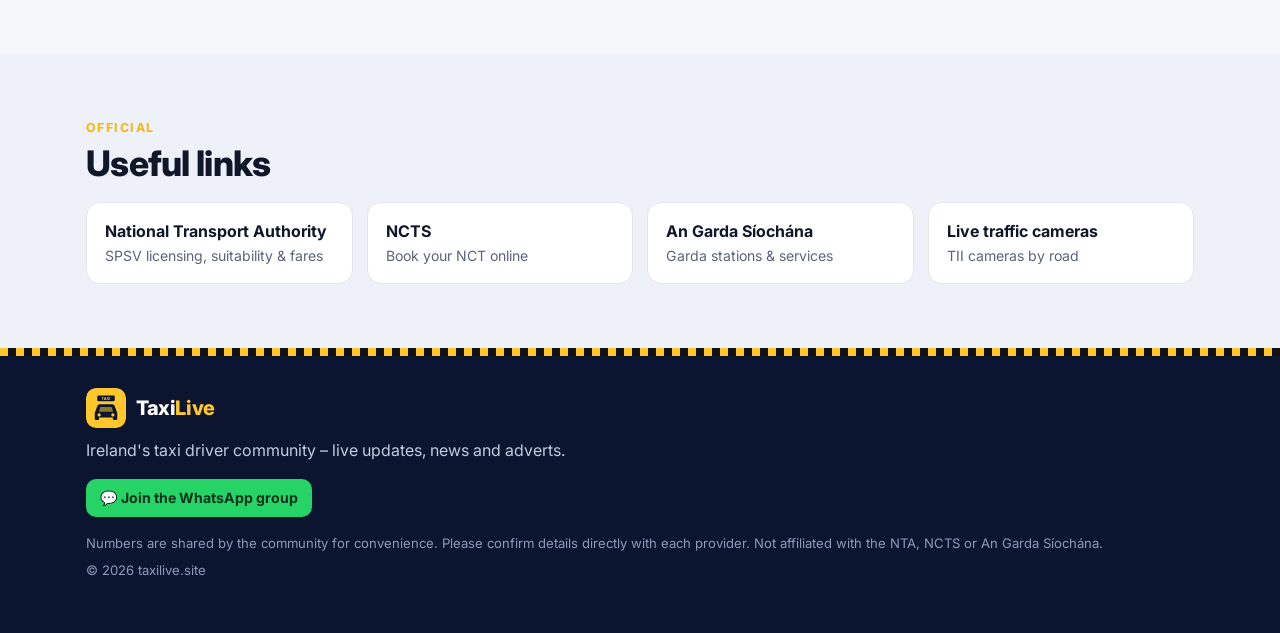
==== commit 88a4b92c: "Add Live cameras button to homepage hero Co-Authored-By: Claude Opus 5.5 <noreply@anthropic.com> Cla" ====
--- a/public/index.html
+++ b/public/index.html
@@ -13,7 +13,7 @@
   <link rel="preconnect" href="https://fonts.googleapis.com">
   <link rel="preconnect" href="https://fonts.gstatic.com" crossorigin>
   <link href="https://fonts.googleapis.com/css2?family=Inter:wght@400;500;600;700;800&display=swap" rel="stylesheet">
-  <link rel="stylesheet" href="assets/style.css?v=11">
+  <link rel="stylesheet" href="assets/style.css?v=12">
 </head>
 <body>
   <header class="topbar">
@@ -46,6 +46,7 @@
         <div class="hero__actions">
           <a href="#numbers" class="btn btn--primary">📞 Important numbers</a>
           <a href="https://chat.whatsapp.com/C8iqKBi8XHH6m4QyVOomjI" class="btn btn--wa" target="_blank" rel="noopener">💬 Join WhatsApp group</a>
+          <a href="cameras/" class="btn btn--ghost">📷 Live cameras</a>
           <a href="post.html?type=advert" class="btn btn--ghost">📣 Post an ad</a>
         </div>
         <div class="quick" aria-label="Quick dial">
--- a/public/assets/style.css
+++ b/public/assets/style.css
@@ -445,3 +445,5 @@
 .subhead { font-size: 1.3rem; margin: 34px 0 0; }
 .attrib { margin-top: 26px; font-size: .8rem; color: var(--muted); }
 .attrib a { color: inherit; }
+/* Hero: the two secondary buttons share a row on phones */
+@media (max-width: 640px) { .hero__actions .btn--ghost { flex: 1 1 calc(50% - 5px); padding-left: 10px; padding-right: 10px; } }
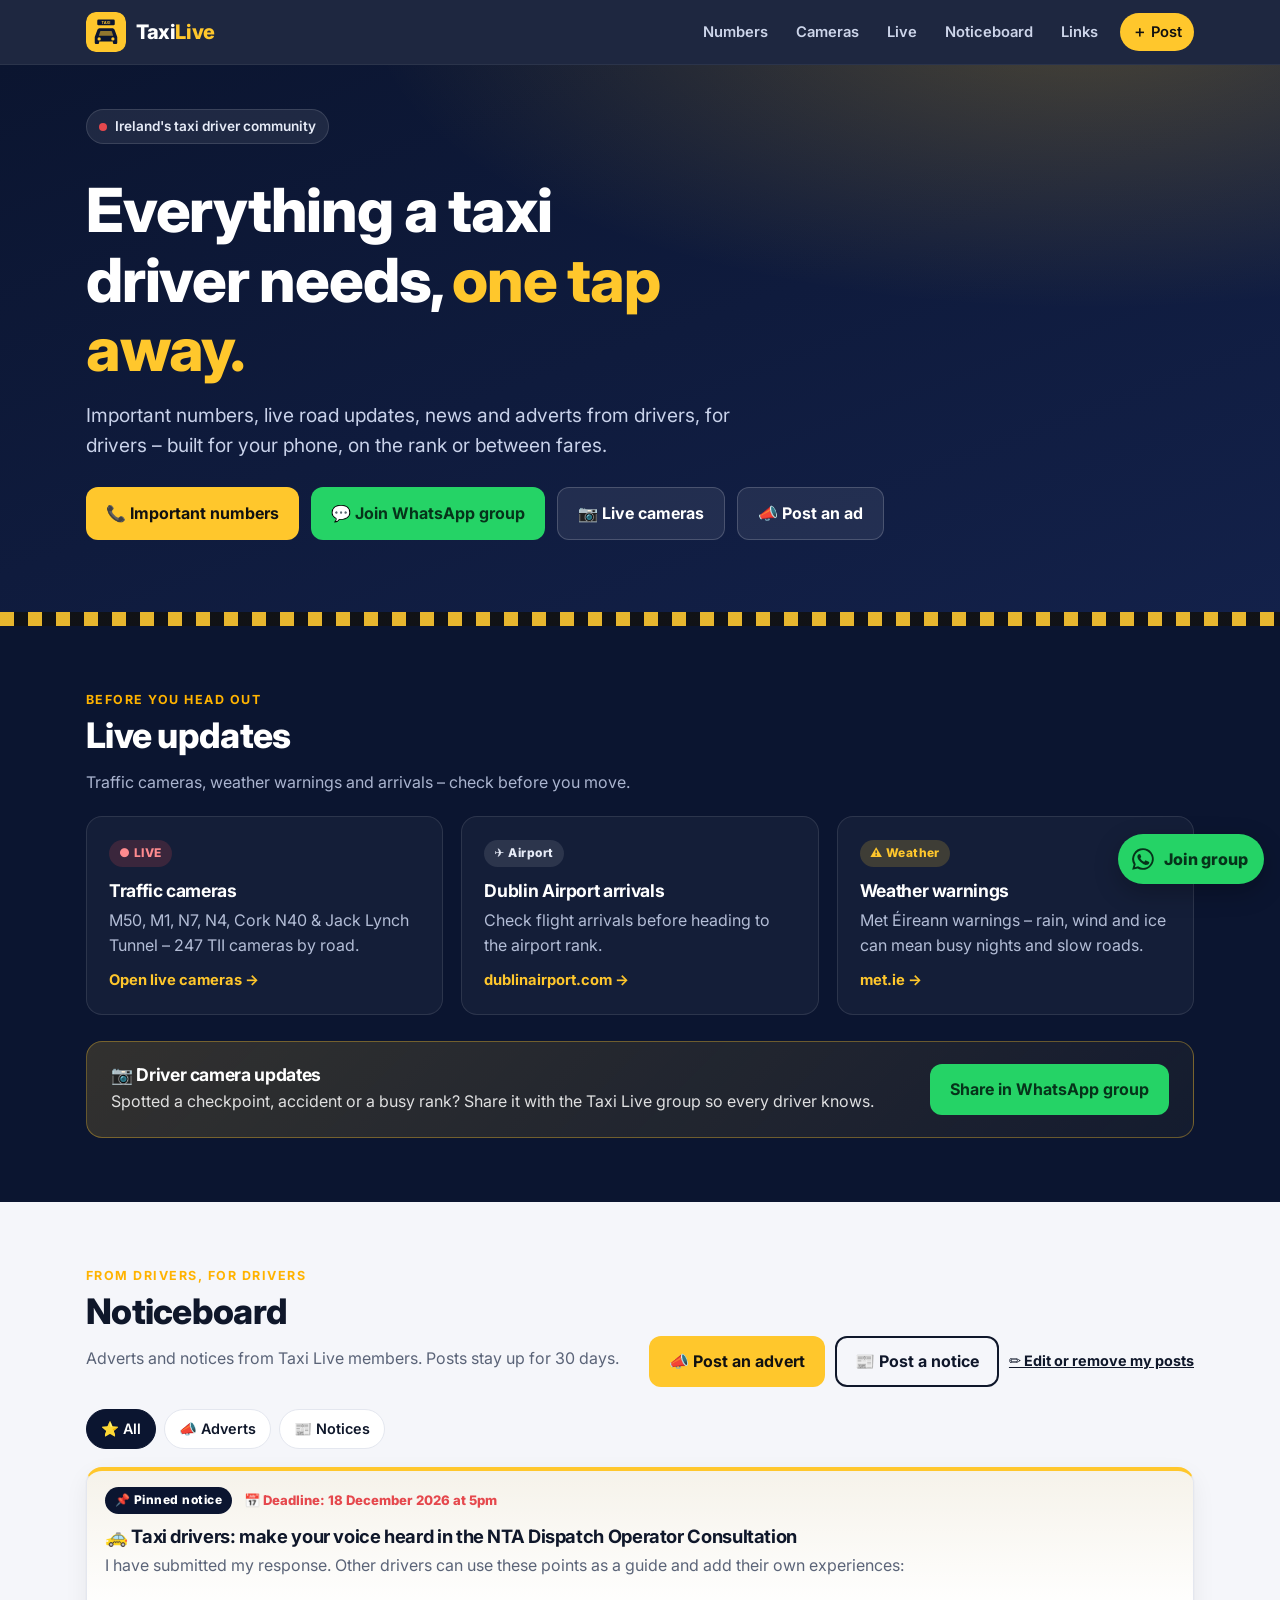
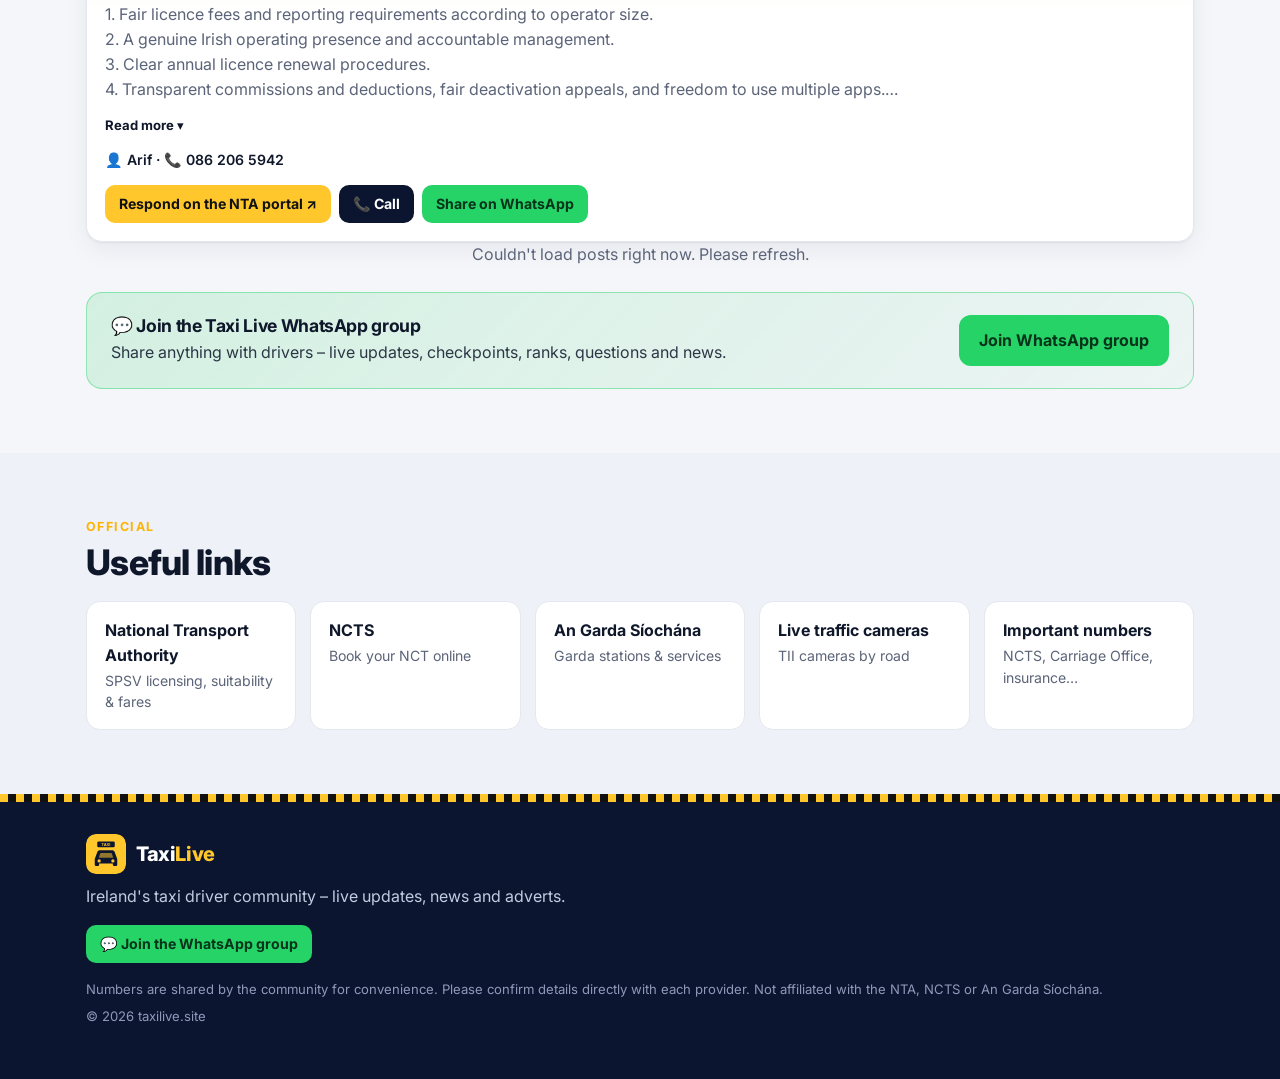
==== commit bff7de42: "Add MySQL database, setup page, admin panel, member post editing, numbers pages - /setup/: connects " ====
--- a/public/index.html
+++ b/public/index.html
@@ -4,29 +4,29 @@
   <meta charset="utf-8">
   <meta name="viewport" content="width=device-width, initial-scale=1">
   <title>Taxi Live – Ireland's Taxi Driver Hub</title>
-  <meta name="description" content="Taxi Live: important numbers, live road updates, news and adverts for taxi drivers in Ireland. NCTS, NTA, Carriage Office, insurance, rentals, mechanics and meter installers – tap to call.">
+  <meta name="description" content="Taxi Live: live road updates, noticeboard and important numbers, news and adverts for taxi drivers in Ireland. NCTS, NTA, Carriage Office, insurance, rentals, mechanics and meter installers – tap to call.">
   <meta name="theme-color" content="#0b1530">
   <meta property="og:title" content="Taxi Live – Ireland's Taxi Driver Hub">
   <meta property="og:description" content="Important numbers, live updates, news and adverts for Irish taxi drivers.">
   <meta property="og:type" content="website">
-  <link rel="icon" href="assets/favicon.svg?v=7" type="image/svg+xml">
+  <link rel="icon" href="assets/favicon.svg?v=13" type="image/svg+xml">
   <link rel="preconnect" href="https://fonts.googleapis.com">
   <link rel="preconnect" href="https://fonts.gstatic.com" crossorigin>
   <link href="https://fonts.googleapis.com/css2?family=Inter:wght@400;500;600;700;800&display=swap" rel="stylesheet">
-  <link rel="stylesheet" href="assets/style.css?v=12">
+  <link rel="stylesheet" href="assets/style.css?v=13">
 </head>
 <body>
   <header class="topbar">
     <div class="wrap topbar__inner">
       <a href="#top" class="brand" aria-label="Taxi Live home">
-        <img src="assets/logo.svg?v=7" alt="" class="brand__logo" width="40" height="40">
+        <img src="assets/logo.svg?v=13" alt="" class="brand__logo" width="40" height="40">
         <span class="brand__name">Taxi<span>Live</span></span>
       </a>
       <button type="button" class="menu-btn" id="menuBtn" aria-label="Open menu" aria-expanded="false" aria-controls="mainNav">
         <span></span><span></span><span></span>
       </button>
       <nav class="nav" id="mainNav" aria-label="Main">
-        <a href="#numbers">Numbers</a>
+        <a href="numbers/">Numbers</a>
         <a href="cameras/">Cameras</a>
         <a href="#live">Live</a>
         <a href="#board">Noticeboard</a>
@@ -44,39 +44,11 @@
         <h1>Everything a taxi driver needs, <em>one tap away.</em></h1>
         <p class="lead">Important numbers, live road updates, news and adverts from drivers, for drivers – built for your phone, on the rank or between fares.</p>
         <div class="hero__actions">
-          <a href="#numbers" class="btn btn--primary">📞 Important numbers</a>
+          <a href="numbers/" class="btn btn--primary">📞 Important numbers</a>
           <a href="https://chat.whatsapp.com/C8iqKBi8XHH6m4QyVOomjI" class="btn btn--wa" target="_blank" rel="noopener">💬 Join WhatsApp group</a>
           <a href="cameras/" class="btn btn--ghost">📷 Live cameras</a>
           <a href="post.html?type=advert" class="btn btn--ghost">📣 Post an ad</a>
         </div>
-        <div class="quick" aria-label="Quick dial">
-          <a class="quick__item" href="tel:+35314135960"><b>NCTS</b><span>01 413 5960</span></a>
-          <a class="quick__item" href="tel:+353818064000"><b>NTA</b><span>0818 064 000</span></a>
-          <a class="quick__item" href="tel:+35314135951"><b>Meter Sealing</b><span>01 413 5951</span></a>
-          <a class="quick__item" href="tel:+35318081443"><b>Mechanic 24/7</b><span>01 808 1443</span></a>
-        </div>
-      </div>
-    </section>
-
-    <section id="numbers" class="section">
-      <div class="wrap">
-        <div class="section__head">
-          <div>
-            <p class="eyebrow">Important information</p>
-            <h2>Important numbers</h2>
-            <p class="muted">Tap any number to call. Tap ⧉ to copy it.</p>
-          </div>
-          <label class="search">
-            <span class="sr-only">Search contacts</span>
-            <svg viewBox="0 0 24 24" aria-hidden="true"><path d="M10.5 3a7.5 7.5 0 0 1 5.96 12.06l4.24 4.24-1.4 1.4-4.24-4.24A7.5 7.5 0 1 1 10.5 3Zm0 2a5.5 5.5 0 1 0 0 11 5.5 5.5 0 0 0 0-11Z"/></svg>
-            <input id="q" type="search" placeholder="Search e.g. insurance, Finglas, meter…" autocomplete="off">
-          </label>
-        </div>
-        <div class="chips" id="chips" role="tablist" aria-label="Filter by category"></div>
-        <div class="grid" id="contacts">
-          <noscript><p>Please enable JavaScript to view the contact list.</p></noscript>
-        </div>
-        <p class="empty" id="empty" hidden>No contacts match your search.</p>
       </div>
     </section>
 
@@ -126,6 +98,7 @@
           <div class="board-actions">
             <a href="post.html?type=advert" class="btn btn--primary">📣 Post an advert</a>
             <a href="post.html?type=notice" class="btn btn--dark-outline">📰 Post a notice</a>
+            <a href="manage.html" class="board-manage">✏️ Edit or remove my posts</a>
           </div>
         </div>
         <div class="chips" id="boardChips" role="tablist" aria-label="Filter posts">
@@ -159,6 +132,7 @@
           <a href="https://www.ncts.ie" target="_blank" rel="noopener"><b>NCTS</b><span>Book your NCT online</span></a>
           <a href="https://www.garda.ie" target="_blank" rel="noopener"><b>An Garda Síochána</b><span>Garda stations & services</span></a>
           <a href="cameras/"><b>Live traffic cameras</b><span>TII cameras by road</span></a>
+          <a href="numbers/"><b>Important numbers</b><span>NCTS, Carriage Office, insurance…</span></a>
         </div>
       </div>
     </section>
@@ -167,7 +141,7 @@
   <footer class="footer" id="contact">
     <div class="wrap footer__inner">
       <div class="brand">
-        <img src="assets/logo.svg?v=7" alt="" class="brand__logo" width="36" height="36">
+        <img src="assets/logo.svg?v=13" alt="" class="brand__logo" width="36" height="36">
         <span class="brand__name">Taxi<span>Live</span></span>
       </div>
       <p>Ireland's taxi driver community – live updates, news and adverts.</p>
@@ -186,9 +160,8 @@
 
   <div class="toast" id="toast" role="status" aria-live="polite"></div>
 
-  <script src="assets/contacts.js?v=7"></script>
-  <script src="assets/app.js?v=7"></script>
-  <script src="assets/pinned.js?v=8"></script>
-  <script src="assets/board.js?v=8"></script>
+  <script src="assets/nav.js?v=13"></script>
+  <script src="assets/pinned.js?v=13"></script>
+  <script src="assets/board.js?v=13"></script>
 </body>
 </html>
--- a/public/assets/style.css
+++ b/public/assets/style.css
@@ -447,3 +447,117 @@
 .attrib a { color: inherit; }
 /* Hero: the two secondary buttons share a row on phones */
 @media (max-width: 640px) { .hero__actions .btn--ghost { flex: 1 1 calc(50% - 5px); padding-left: 10px; padding-right: 10px; } }
+
+/* ---------- Numbers pages ---------- */
+.numpage { padding: 22px 0 56px; }
+.crumbs { display: flex; flex-wrap: wrap; gap: 6px; font-size: .85rem; color: var(--muted); margin-bottom: 10px; }
+.crumbs a { color: var(--muted); }
+.crumbs b { color: var(--text); }
+.numpage__head { display: flex; justify-content: space-between; align-items: flex-end; gap: 16px; flex-wrap: wrap; margin-bottom: 18px; }
+.numpage__head h1 { font-size: clamp(1.6rem, 5vw, 2.2rem); margin-bottom: 4px; }
+.numpage__head p { margin: 0; }
+.numpage__note { font-size: .8rem; color: var(--muted); margin-top: 28px; }
+.cat-tiles { display: grid; grid-template-columns: repeat(3, 1fr); gap: 12px; }
+@media (max-width: 860px) { .cat-tiles { grid-template-columns: 1fr 1fr; } }
+@media (max-width: 520px) { .cat-tiles { grid-template-columns: 1fr; } }
+.cat-tile {
+  display: flex; align-items: center; gap: 14px; text-decoration: none; padding: 16px;
+  background: var(--surface); border: 1px solid var(--line); border-radius: var(--radius); box-shadow: var(--shadow);
+  transition: transform .15s, border-color .15s;
+}
+.cat-tile:hover { transform: translateY(-2px); border-color: var(--yellow-2); }
+.cat-tile__icon { flex: none; width: 48px; height: 48px; border-radius: 12px; display: grid; place-items: center; font-size: 1.4rem; background: rgba(255, 199, 44, .2); }
+.cat-tile__text { flex: 1; min-width: 0; }
+.cat-tile__text b { display: block; font-size: 1.02rem; }
+.cat-tile__text span { font-size: .84rem; color: var(--muted); }
+.cat-tile__go { font-size: 1.6rem; color: var(--muted); }
+.list--card { background: var(--surface); border: 1px solid var(--line); border-radius: var(--radius); box-shadow: var(--shadow); }
+.chips--wrap { flex-wrap: wrap; overflow: visible; }
+a.chip { text-decoration: none; }
+.links { grid-template-columns: repeat(auto-fit, minmax(210px, 1fr)) !important; }
+
+/* ---------- Manage my posts ---------- */
+.board-manage { align-self: center; font-weight: 700; font-size: .9rem; color: var(--text); }
+@media (max-width: 640px) { .board-manage { flex: 1 1 100%; text-align: center; padding: 4px 0; } }
+.finput--code { font-size: 1.6rem !important; letter-spacing: .4em; text-align: center; font-variant-numeric: tabular-nums; }
+.manage-links { display: flex; justify-content: space-between; gap: 10px; margin-top: 10px; }
+.manage-links .linkbtn { margin: 0; }
+.signedin { display: flex; justify-content: space-between; align-items: center; gap: 10px; flex-wrap: wrap; font-size: .9rem; margin-bottom: 14px; }
+.signedin .linkbtn { margin: 0; }
+.mpost { background: var(--surface); border: 1px solid var(--line); border-radius: var(--radius); box-shadow: var(--shadow); padding: 14px; margin-bottom: 12px; }
+.mpost__top { display: flex; gap: 12px; }
+.mpost__img { width: 76px; height: 60px; object-fit: cover; border-radius: 10px; flex: none; }
+.mpost__info { min-width: 0; }
+.mpost__info h3 { margin: 6px 0 2px; font-size: 1.02rem; overflow-wrap: anywhere; }
+.mpost__meta { display: flex; flex-wrap: wrap; gap: 8px; align-items: center; font-size: .8rem; color: var(--muted); }
+.mstatus { font-weight: 800; font-size: .75rem; padding: 3px 9px; border-radius: 999px; }
+.mstatus--live { background: rgba(22, 155, 98, .15); color: var(--green); }
+.mstatus--hidden { background: rgba(229, 72, 77, .14); color: var(--red); }
+.mstatus--expired { background: var(--soft); color: var(--muted); }
+.mpost__actions { display: flex; gap: 8px; margin-top: 12px; }
+.mform { border-top: 1px solid var(--line); margin-top: 14px; padding-top: 14px; }
+select.finput { background-image: linear-gradient(45deg, transparent 50%, var(--muted) 50%), linear-gradient(135deg, var(--muted) 50%, transparent 50%); background-position: calc(100% - 18px) 55%, calc(100% - 13px) 55%; background-size: 5px 5px; background-repeat: no-repeat; padding-right: 34px; }
+.checkline { display: flex; align-items: center; gap: 8px; font-size: .92rem; font-weight: 600; margin: -4px 0 16px; cursor: pointer; }
+.checkline input { width: 18px; height: 18px; accent-color: var(--navy); }
+.btn--danger { background: rgba(229, 72, 77, .12); color: var(--red); border: 1px solid rgba(229, 72, 77, .35); }
+.btn--danger:hover { background: rgba(229, 72, 77, .2); }
+.setup-log { list-style: none; padding: 0; text-align: left; max-width: 360px; margin: 14px auto; line-height: 1.9; font-weight: 600; }
+
+/* ---------- Admin ---------- */
+.page-admin { background: var(--bg); }
+.brand__tag { font-size: .7rem; font-weight: 700; background: var(--yellow); color: #111; padding: 2px 7px; border-radius: 6px; vertical-align: middle; margin-left: 4px; }
+.admin-user { display: flex; align-items: center; gap: 10px; color: #cdd5ea; font-size: .9rem; font-weight: 600; }
+@media (max-width: 520px) { .admin-user span { display: none; } }
+.admin { padding-top: 22px; padding-bottom: 60px; }
+.admin-login { max-width: 420px; margin: 30px auto; }
+.admin-login h1, .admin-msg h1 { font-size: 1.5rem; }
+.admin-msg { text-align: center; padding: 40px 0; }
+.admin-tabs { display: flex; gap: 4px; border-bottom: 2px solid var(--line); margin-bottom: 18px; overflow-x: auto; }
+.admin-tabs button { font: inherit; font-weight: 700; background: none; border: 0; color: var(--muted); padding: 10px 14px; cursor: pointer; border-bottom: 3px solid transparent; margin-bottom: -2px; white-space: nowrap; }
+.admin-tabs button[aria-selected="true"] { color: var(--text); border-bottom-color: var(--yellow-2); }
+.admin-toolbar { margin-bottom: 14px; }
+.admin-toolbar .chips { padding-bottom: 10px; }
+.admin-toolbar__row { display: flex; gap: 10px; flex-wrap: wrap; align-items: center; margin-bottom: 14px; }
+.admin-toolbar__row .finput { flex: 1 1 200px; width: auto; }
+.admin-toolbar__row select.finput { flex: 0 1 160px; }
+.apost { display: flex; gap: 14px; background: var(--surface); border: 1px solid var(--line); border-radius: var(--radius); padding: 14px; margin-bottom: 12px; box-shadow: var(--shadow); }
+.apost--hidden { opacity: .7; border-style: dashed; }
+.apost__img { width: 120px; height: 90px; object-fit: cover; border-radius: 10px; flex: none; }
+@media (max-width: 640px) { .apost { flex-direction: column; } .apost__img { width: 100%; height: 160px; } }
+.apost__body { flex: 1; min-width: 0; }
+.apost__badges { display: flex; flex-wrap: wrap; gap: 6px; }
+.apost__badges .tag { margin: 0; }
+.tag--live { background: rgba(22, 155, 98, .15); color: var(--green); }
+.tag--hidden { background: var(--soft); color: var(--muted); }
+.tag--report { background: rgba(229, 72, 77, .14); color: var(--red); }
+.apost__title { margin: 8px 0 4px; font-size: 1.05rem; overflow-wrap: anywhere; }
+.apost__text { color: var(--muted); font-size: .9rem; white-space: pre-line; overflow-wrap: anywhere; display: -webkit-box; -webkit-line-clamp: 3; -webkit-box-orient: vertical; overflow: hidden; margin-bottom: 6px; }
+.apost__meta { font-size: .8rem; color: var(--muted); white-space: pre-line; overflow-wrap: anywhere; }
+.apost__actions { display: flex; flex-wrap: wrap; gap: 6px; }
+.aeditor { margin-bottom: 18px; border: 2px solid var(--yellow-2); }
+.aeditor h2 { font-size: 1.2rem; }
+.aeditor__btns { display: flex; gap: 10px; }
+.acat { margin-bottom: 16px; padding: 16px; }
+.acat__head { display: flex; gap: 8px; align-items: center; flex-wrap: wrap; margin-bottom: 12px; }
+.acat__head .finput { width: auto; min-width: 0; }
+.acat__icon { flex: 0 0 64px; text-align: center; font-size: 1.2rem !important; }
+.acat__title { flex: 1 1 200px; font-weight: 700; }
+.acat__sort { flex: 0 0 90px; }
+.acat__link { font-size: .78rem; margin: 8px 0 0; }
+.acontacts { display: grid; gap: 6px; }
+.arow { display: grid; grid-template-columns: 1.4fr 1fr 1fr 1.2fr 70px 250px; gap: 6px; align-items: center; }
+.arow .finput { padding: 9px 10px; font-size: 14px; border-radius: 9px; min-width: 0; }
+.arow--head { font-size: .72rem; font-weight: 800; text-transform: uppercase; letter-spacing: .06em; color: var(--muted); padding: 0 2px; }
+.arow--new .finput { border-style: dashed; }
+.arow__btns { display: flex; gap: 6px; align-items: center; }
+.arow__move { max-width: 150px; }
+@media (max-width: 900px) {
+  .arow--head { display: none; }
+  .arow { grid-template-columns: 1fr 1fr; padding: 10px; border: 1px solid var(--line); border-radius: 12px; }
+  .arow__btns { grid-column: 1 / -1; flex-wrap: wrap; }
+}
+.admin-grid { display: grid; grid-template-columns: repeat(auto-fit, minmax(280px, 1fr)); gap: 16px; align-items: start; }
+.admin-grid h2 { font-size: 1.15rem; }
+.aadmin { display: flex; justify-content: space-between; align-items: center; gap: 10px; padding: 10px 0; border-bottom: 1px solid var(--line); }
+.aadmin span { display: block; font-size: .8rem; }
+.toast--bad { background: var(--red); }
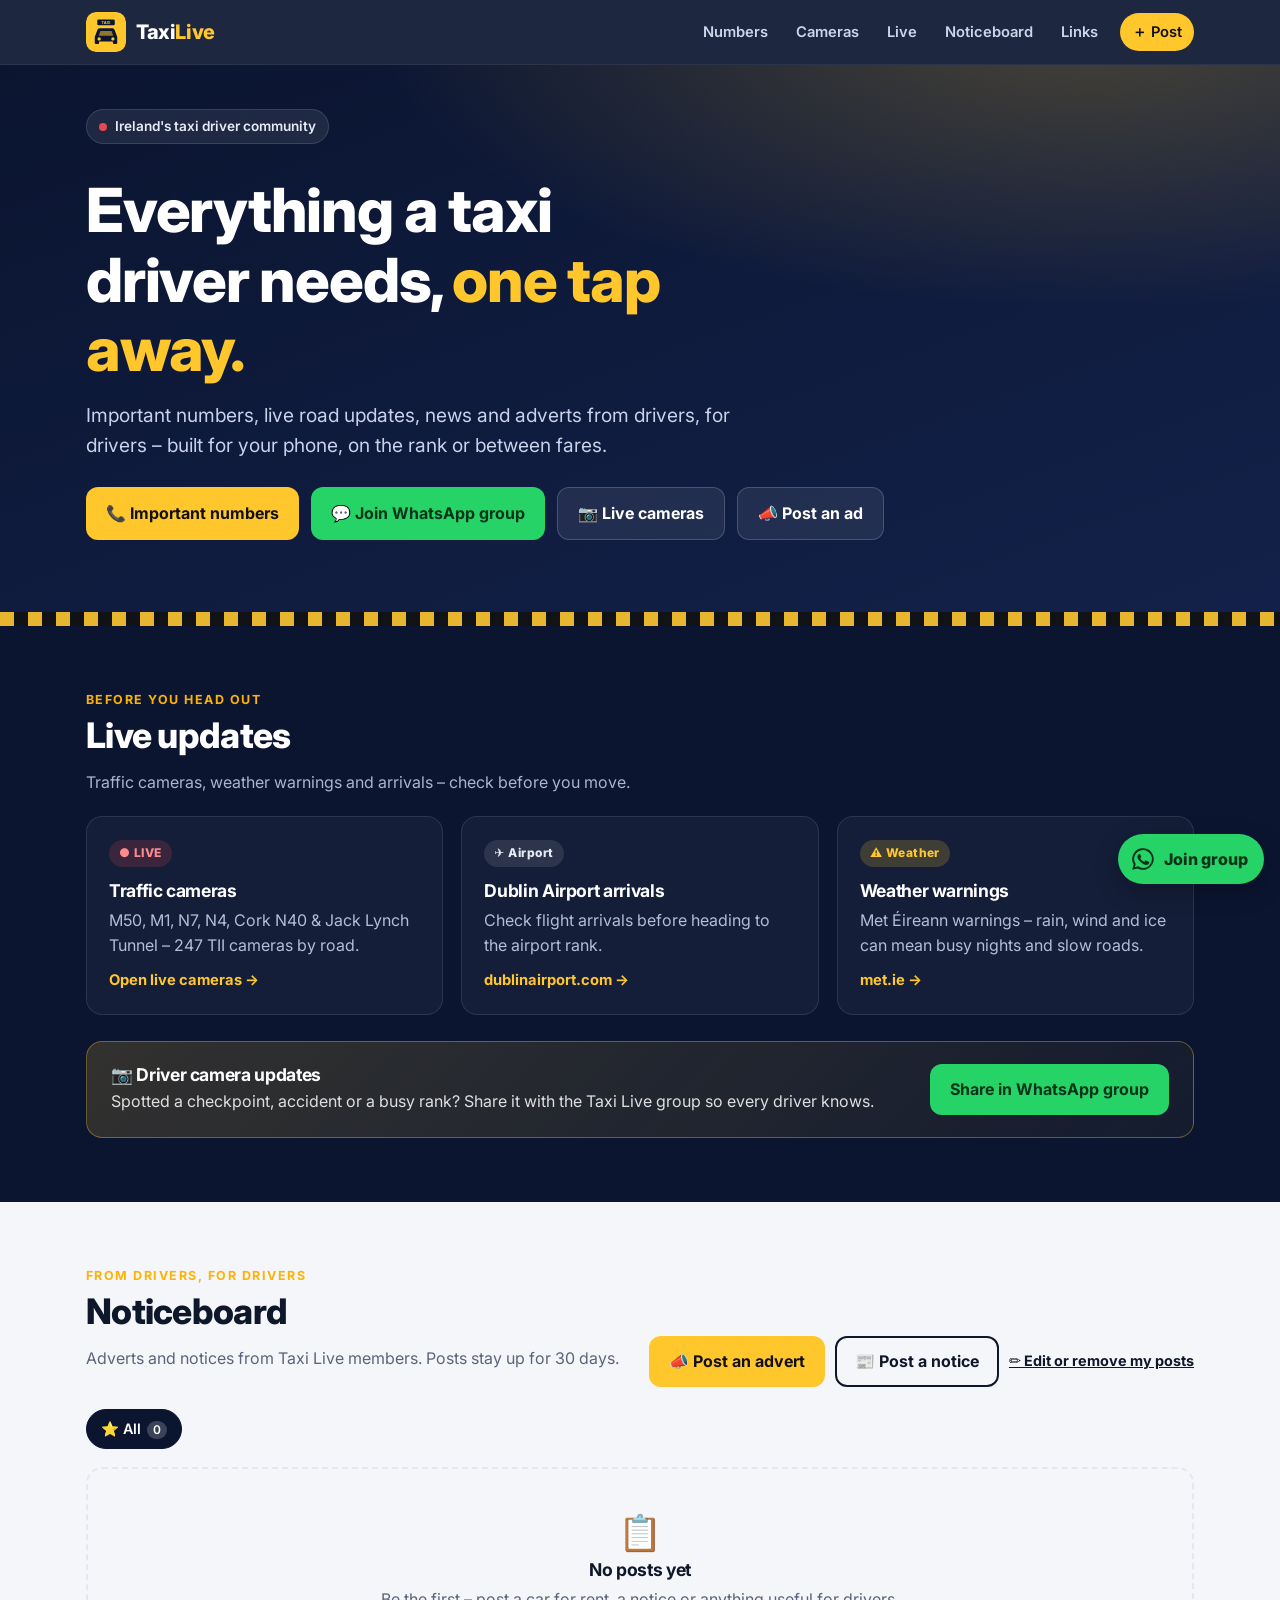
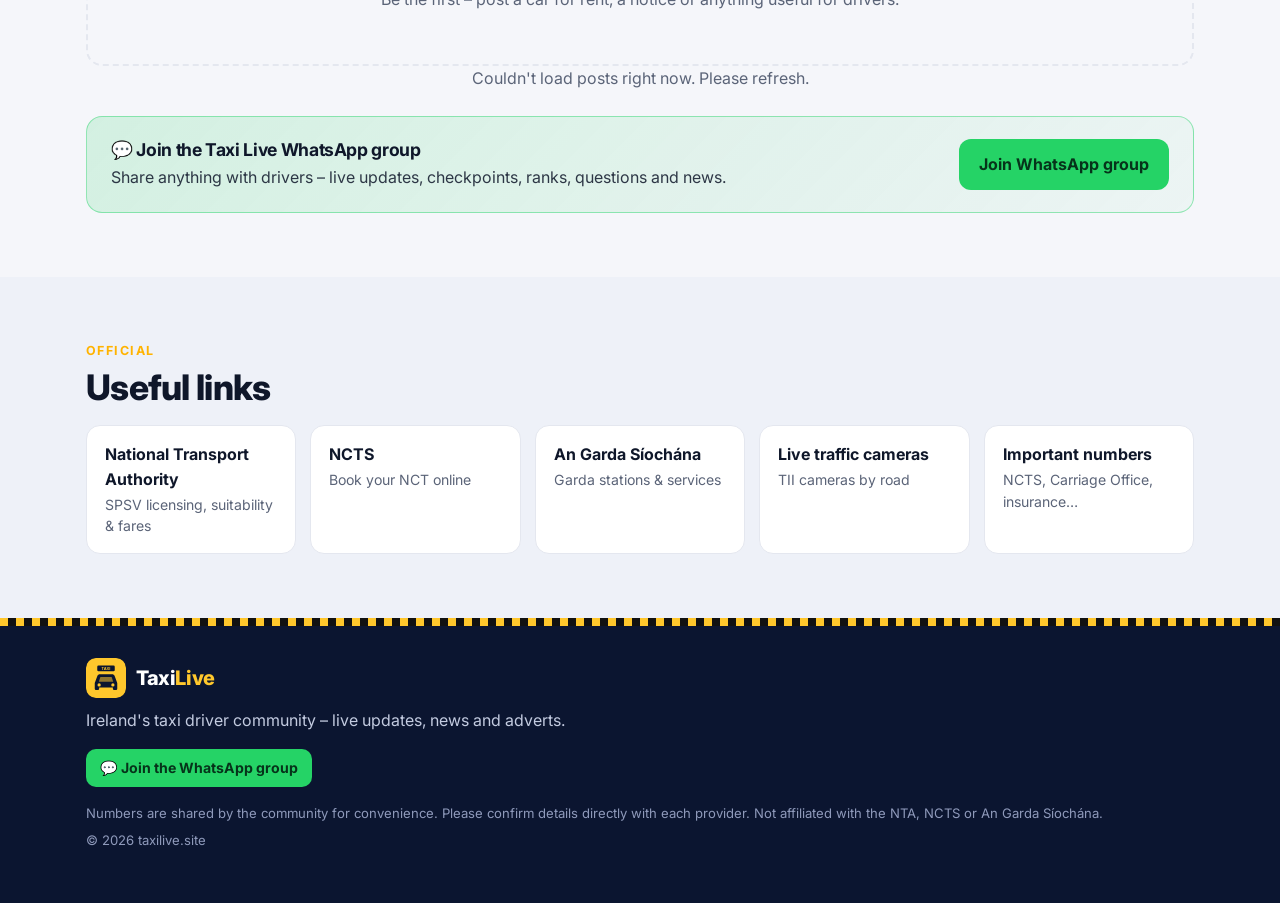
==== commit 1c079cc5: "Noticeboard: category sections, compact cards with View more, pop-up post details - Posts grouped in" ====
--- a/public/index.html
+++ b/public/index.html
@@ -13,7 +13,7 @@
   <link rel="preconnect" href="https://fonts.googleapis.com">
   <link rel="preconnect" href="https://fonts.gstatic.com" crossorigin>
   <link href="https://fonts.googleapis.com/css2?family=Inter:wght@400;500;600;700;800&display=swap" rel="stylesheet">
-  <link rel="stylesheet" href="assets/style.css?v=13">
+  <link rel="stylesheet" href="assets/style.css?v=16">
 </head>
 <body>
   <header class="topbar">
@@ -101,11 +101,7 @@
             <a href="manage.html" class="board-manage">✏️ Edit or remove my posts</a>
           </div>
         </div>
-        <div class="chips" id="boardChips" role="tablist" aria-label="Filter posts">
-          <button type="button" class="chip" role="tab" data-type="all" aria-selected="true">⭐ All</button>
-          <button type="button" class="chip" role="tab" data-type="advert" aria-selected="false">📣 Adverts</button>
-          <button type="button" class="chip" role="tab" data-type="notice" aria-selected="false">📰 Notices</button>
-        </div>
+<div class="chips" id="boardChips" role="tablist" aria-label="Filter posts"></div>
         <div class="posts" id="posts" aria-live="polite"></div>
         <div class="board-empty" id="boardEmpty" hidden>
           <p class="board-empty__icon">📋</p>
@@ -161,7 +157,6 @@
   <div class="toast" id="toast" role="status" aria-live="polite"></div>
 
   <script src="assets/nav.js?v=13"></script>
-  <script src="assets/pinned.js?v=13"></script>
-  <script src="assets/board.js?v=13"></script>
+  <script src="assets/board.js?v=15"></script>
 </body>
 </html>
--- a/public/assets/style.css
+++ b/public/assets/style.css
@@ -561,3 +561,77 @@
 .aadmin { display: flex; justify-content: space-between; align-items: center; gap: 10px; padding: 10px 0; border-bottom: 1px solid var(--line); }
 .aadmin span { display: block; font-size: .8rem; }
 .toast--bad { background: var(--red); }
+.admin-grid--2 { grid-template-columns: repeat(auto-fit, minmax(320px, 1fr)); }
+#mailTestResult { font-size: .9rem; font-weight: 600; color: var(--text); }
+
+/* ---------- Noticeboard stacks + cards ---------- */
+.posts { display: block; }
+.posts > .post--pinned { margin-bottom: 18px; }
+.stack { margin-top: 26px; }
+.stack:first-child { margin-top: 0; }
+.stack__head { display: flex; align-items: baseline; justify-content: space-between; gap: 10px; border-bottom: 2px solid var(--line); padding-bottom: 8px; margin-bottom: 14px; }
+.stack__title { margin: 0; font-size: 1.2rem; }
+.stack__count { font-size: .82rem; font-weight: 700; color: var(--muted); }
+.posts__grid { display: grid; grid-template-columns: repeat(3, 1fr); gap: 16px; align-items: stretch; }
+@media (max-width: 960px) { .posts__grid { grid-template-columns: 1fr 1fr; } }
+@media (max-width: 600px) { .posts__grid { grid-template-columns: 1fr; } }
+.posts__grid .post { display: flex; flex-direction: column; cursor: pointer; transition: transform .15s, border-color .15s, box-shadow .15s; }
+.posts__grid .post:hover, .posts__grid .post:focus-visible { transform: translateY(-2px); border-color: var(--yellow-2); outline: 0; }
+.posts__grid .post__body { display: flex; flex-direction: column; flex: 1; }
+.posts__grid .post__actions { margin-top: auto; }
+.post__media { aspect-ratio: 4 / 3; background: var(--soft); overflow: hidden; }
+.post__media .post__img { width: 100%; height: 100%; aspect-ratio: auto; object-fit: cover; display: block; }
+.post__title--clamp { display: -webkit-box; -webkit-line-clamp: 2; -webkit-box-orient: vertical; overflow: hidden; }
+.post__text--short { display: -webkit-box; -webkit-line-clamp: 3; -webkit-box-orient: vertical; overflow: hidden; white-space: normal; }
+.post--pinned .post__text--short { -webkit-line-clamp: 4; white-space: pre-line; }
+.btn--more { background: transparent; color: var(--text); border: 1.5px solid var(--line); margin-left: auto; }
+.btn--more:hover { border-color: var(--yellow-2); }
+.chip__count { display: inline-block; min-width: 20px; padding: 0 6px; margin-left: 2px; border-radius: 999px; font-size: .75rem; background: var(--soft); color: var(--muted); text-align: center; }
+.chip[aria-selected="true"] .chip__count { background: rgba(255, 255, 255, .2); color: inherit; }
+.tag--rent { background: rgba(255, 199, 44, .25); }
+.tag--sale { background: rgba(255, 140, 0, .18); color: #b45309; }
+.tag--service { background: rgba(124, 58, 237, .14); color: #7c3aed; }
+.tag--wanted { background: rgba(22, 155, 98, .15); color: var(--green); }
+.tag--other { background: var(--soft); }
+@media (prefers-color-scheme: dark) { .tag--sale { color: #fbbf24; } .tag--service { color: #c4b5fd; } }
+
+/* ---------- Post pop-up ---------- */
+html.has-modal { overflow: hidden; }
+.pmodal {
+  border: 0; padding: 0; background: transparent; color: var(--text);
+  width: min(720px, 100%); max-width: 100%; max-height: 100%; margin: auto;
+}
+.pmodal::backdrop { background: rgba(5, 10, 25, .72); backdrop-filter: blur(4px); }
+.pmodal__box {
+  position: relative; background: var(--surface); border-radius: 20px; overflow: auto;
+  max-height: calc(100dvh - 32px); box-shadow: 0 24px 70px rgba(0, 0, 0, .45);
+  overscroll-behavior: contain;
+}
+@media (max-width: 640px) {
+  .pmodal { width: 100%; height: 100%; }
+  .pmodal__box { border-radius: 0; max-height: 100dvh; height: 100dvh; }
+}
+.pmodal__close {
+  position: sticky; top: 12px; float: right; margin: 12px 12px -56px 0; z-index: 2;
+  width: 44px; height: 44px; border-radius: 50%; border: 0; cursor: pointer; font-size: 1.1rem; font-weight: 700;
+  background: rgba(11, 21, 48, .78); color: #fff; box-shadow: 0 4px 14px rgba(0, 0, 0, .3);
+}
+.pmodal__close:hover { background: var(--navy); }
+.pmodal__media { position: relative; display: block; background: #0b1530; }
+.pmodal__img { width: 100%; max-height: 62vh; object-fit: contain; display: block; margin: 0 auto; }
+.pmodal__zoom { position: absolute; right: 12px; bottom: 12px; background: rgba(0, 0, 0, .6); color: #fff; font-size: .78rem; font-weight: 700; padding: 5px 10px; border-radius: 999px; }
+.pmodal__body { padding: 20px 22px 26px; clear: both; }
+.pmodal__body .post__meta { padding-right: 52px; }
+.pmodal__media + .pmodal__body .post__meta { padding-right: 0; }
+.pmodal__title { font-size: clamp(1.3rem, 4vw, 1.7rem); margin: 12px 0 6px; overflow-wrap: anywhere; }
+.pmodal__price { font-size: 1.3rem; }
+.pmodal__text { white-space: pre-line; overflow-wrap: anywhere; line-height: 1.65; margin: 10px 0 18px; }
+.pmodal__facts { display: grid; grid-template-columns: max-content 1fr; gap: 6px 16px; margin: 0 0 20px; padding: 14px 16px; background: var(--soft); border-radius: 14px; font-size: .92rem; }
+.pmodal__facts dt { color: var(--muted); font-weight: 600; }
+.pmodal__facts dd { margin: 0; font-weight: 700; overflow-wrap: anywhere; }
+.pmodal__actions { display: flex; flex-wrap: wrap; gap: 10px; }
+@media (max-width: 640px) { .pmodal__actions .btn { flex: 1 1 calc(50% - 5px); } }
+.pmodal__foot { display: flex; justify-content: space-between; gap: 10px; margin-top: 18px; padding-top: 12px; border-top: 1px solid var(--line); }
+.pmodal__foot .linkbtn { margin: 0; }
+.posts__grid .post, .pmodal__media, .btn--more { -webkit-tap-highlight-color: transparent; }
+.post__media { aspect-ratio: 16 / 10; }
